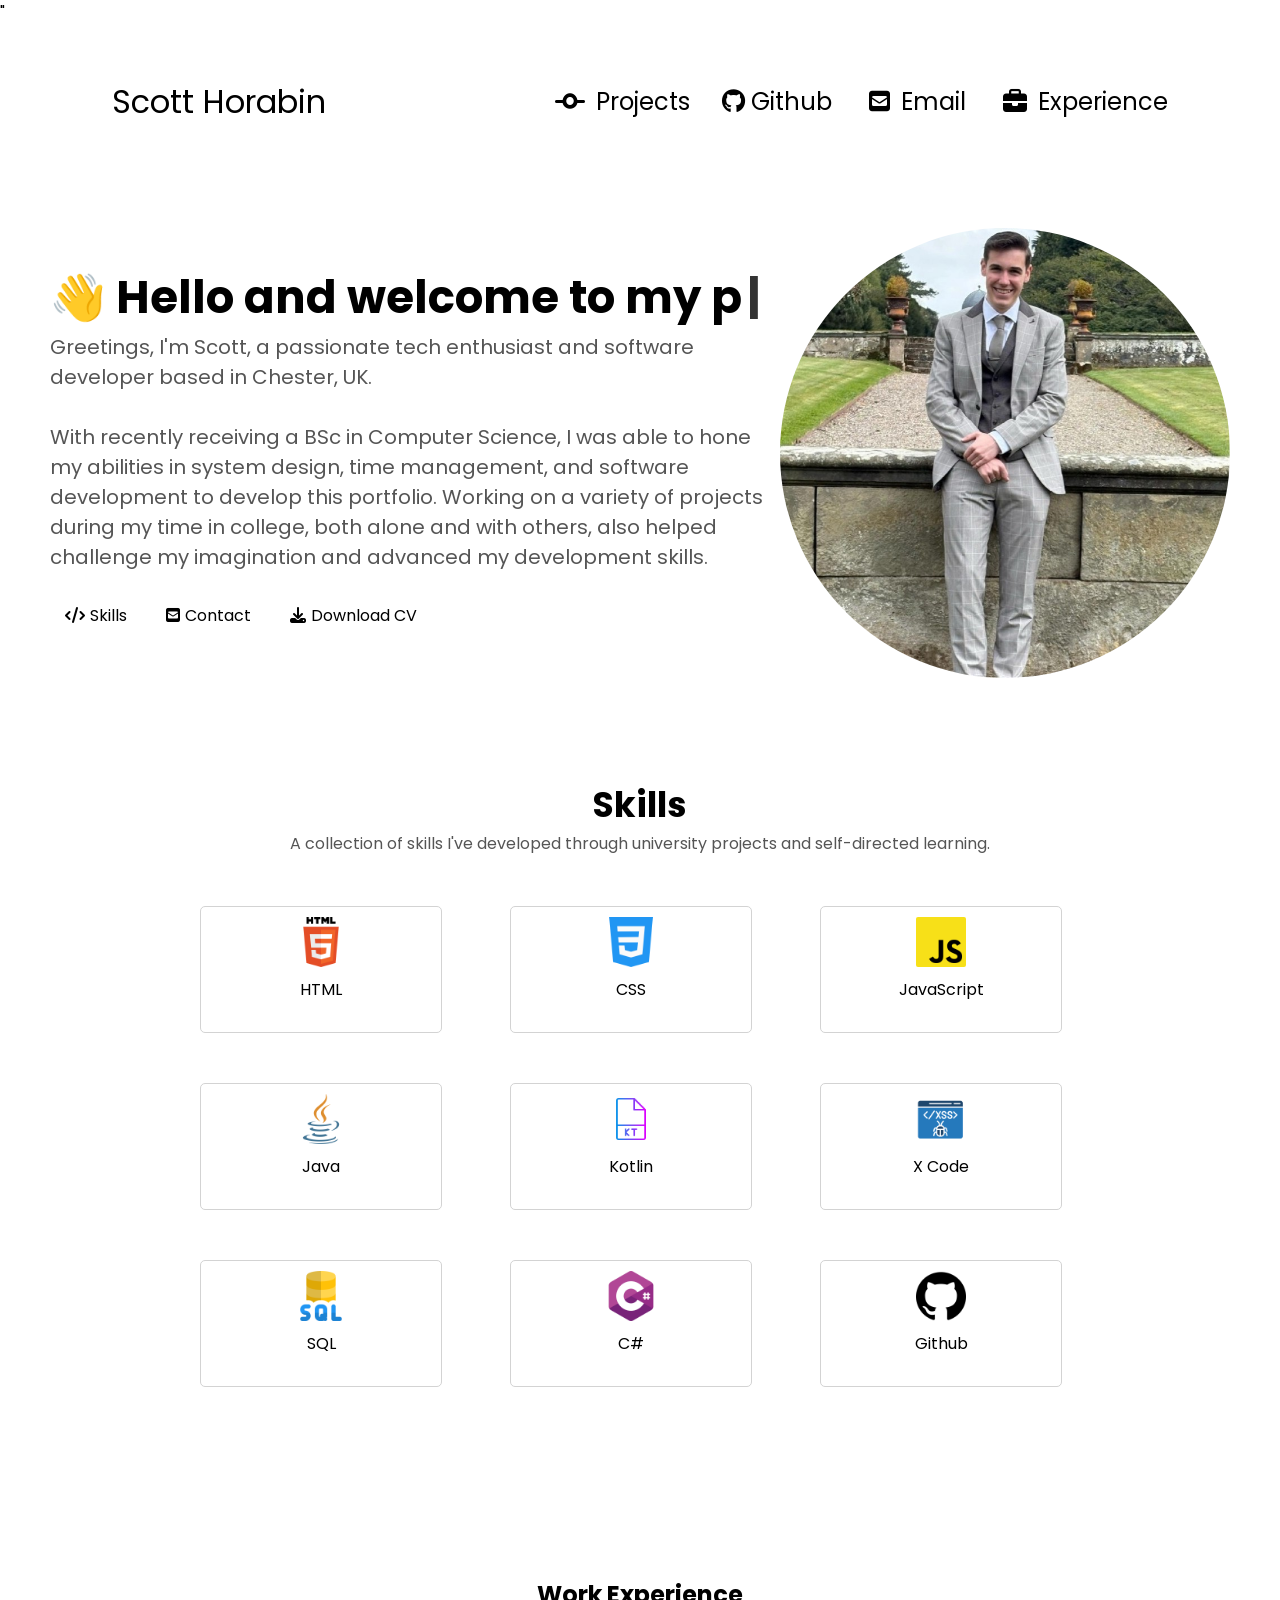
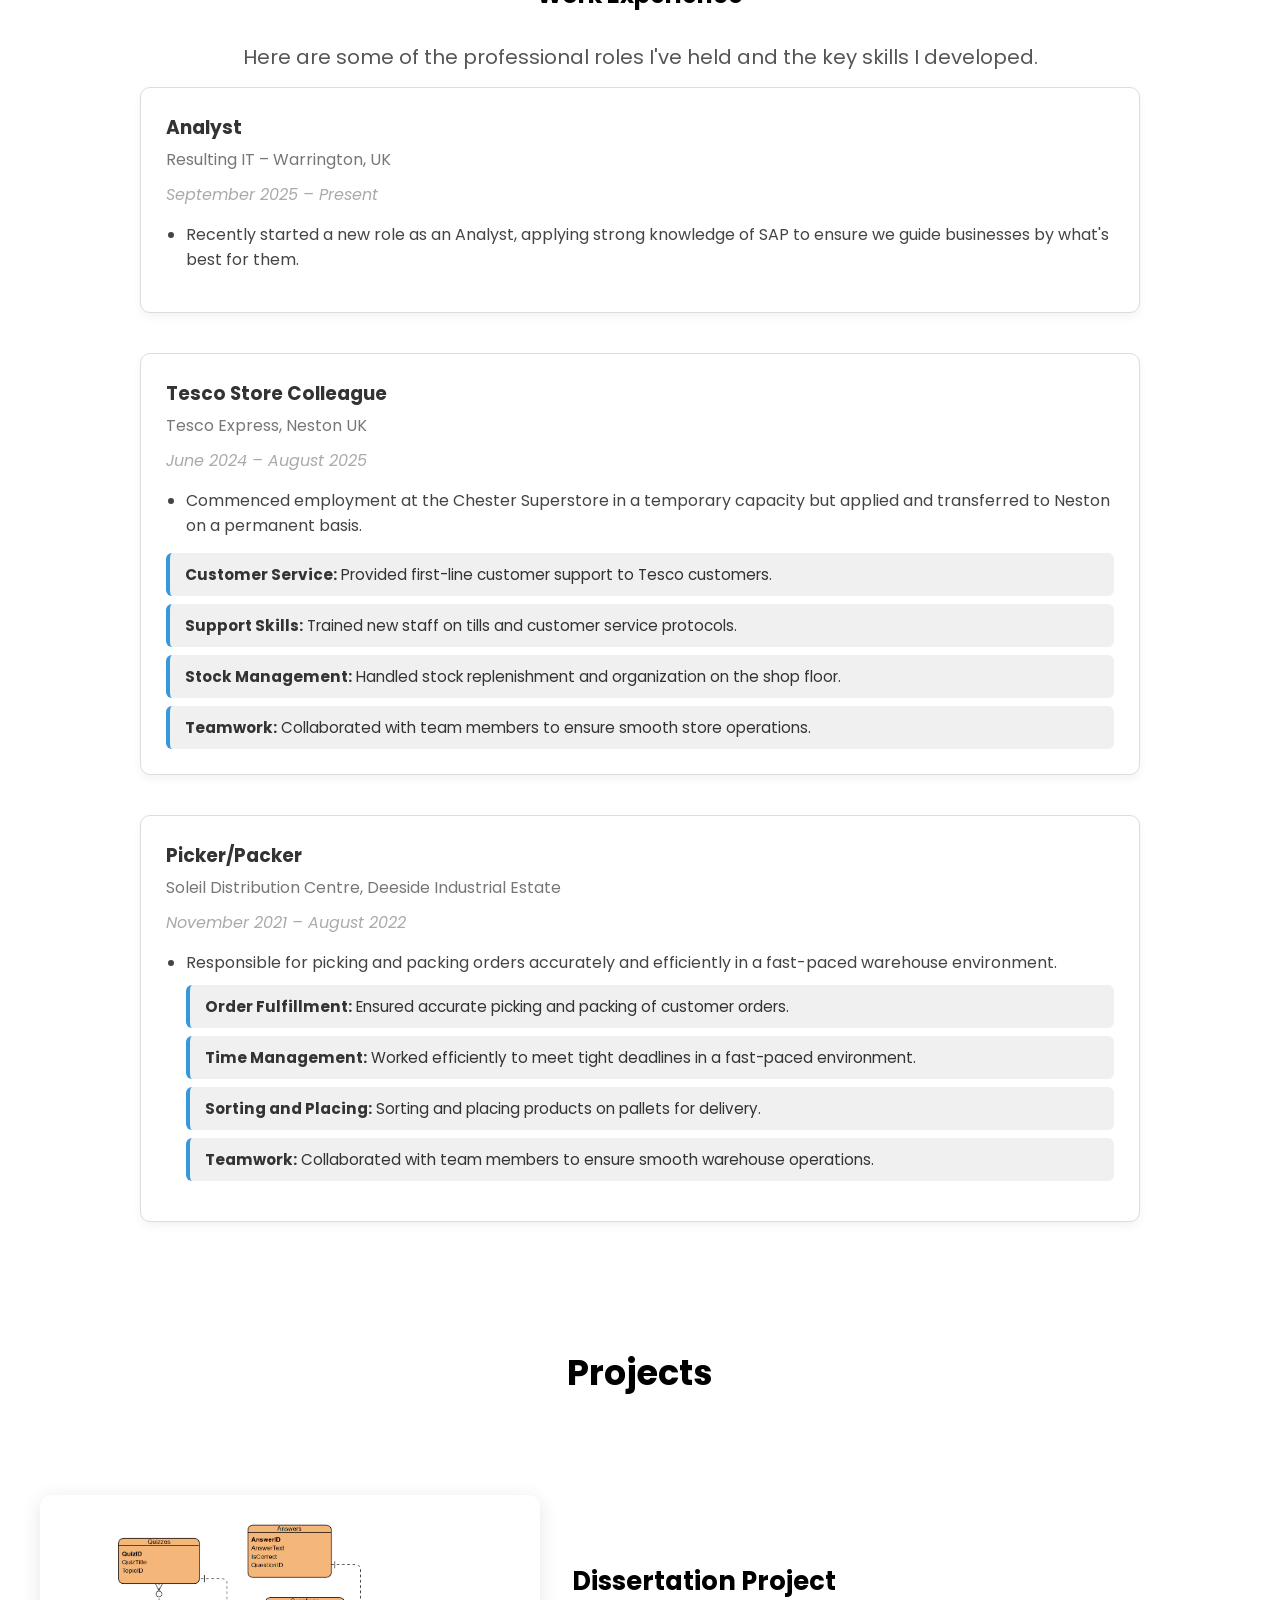
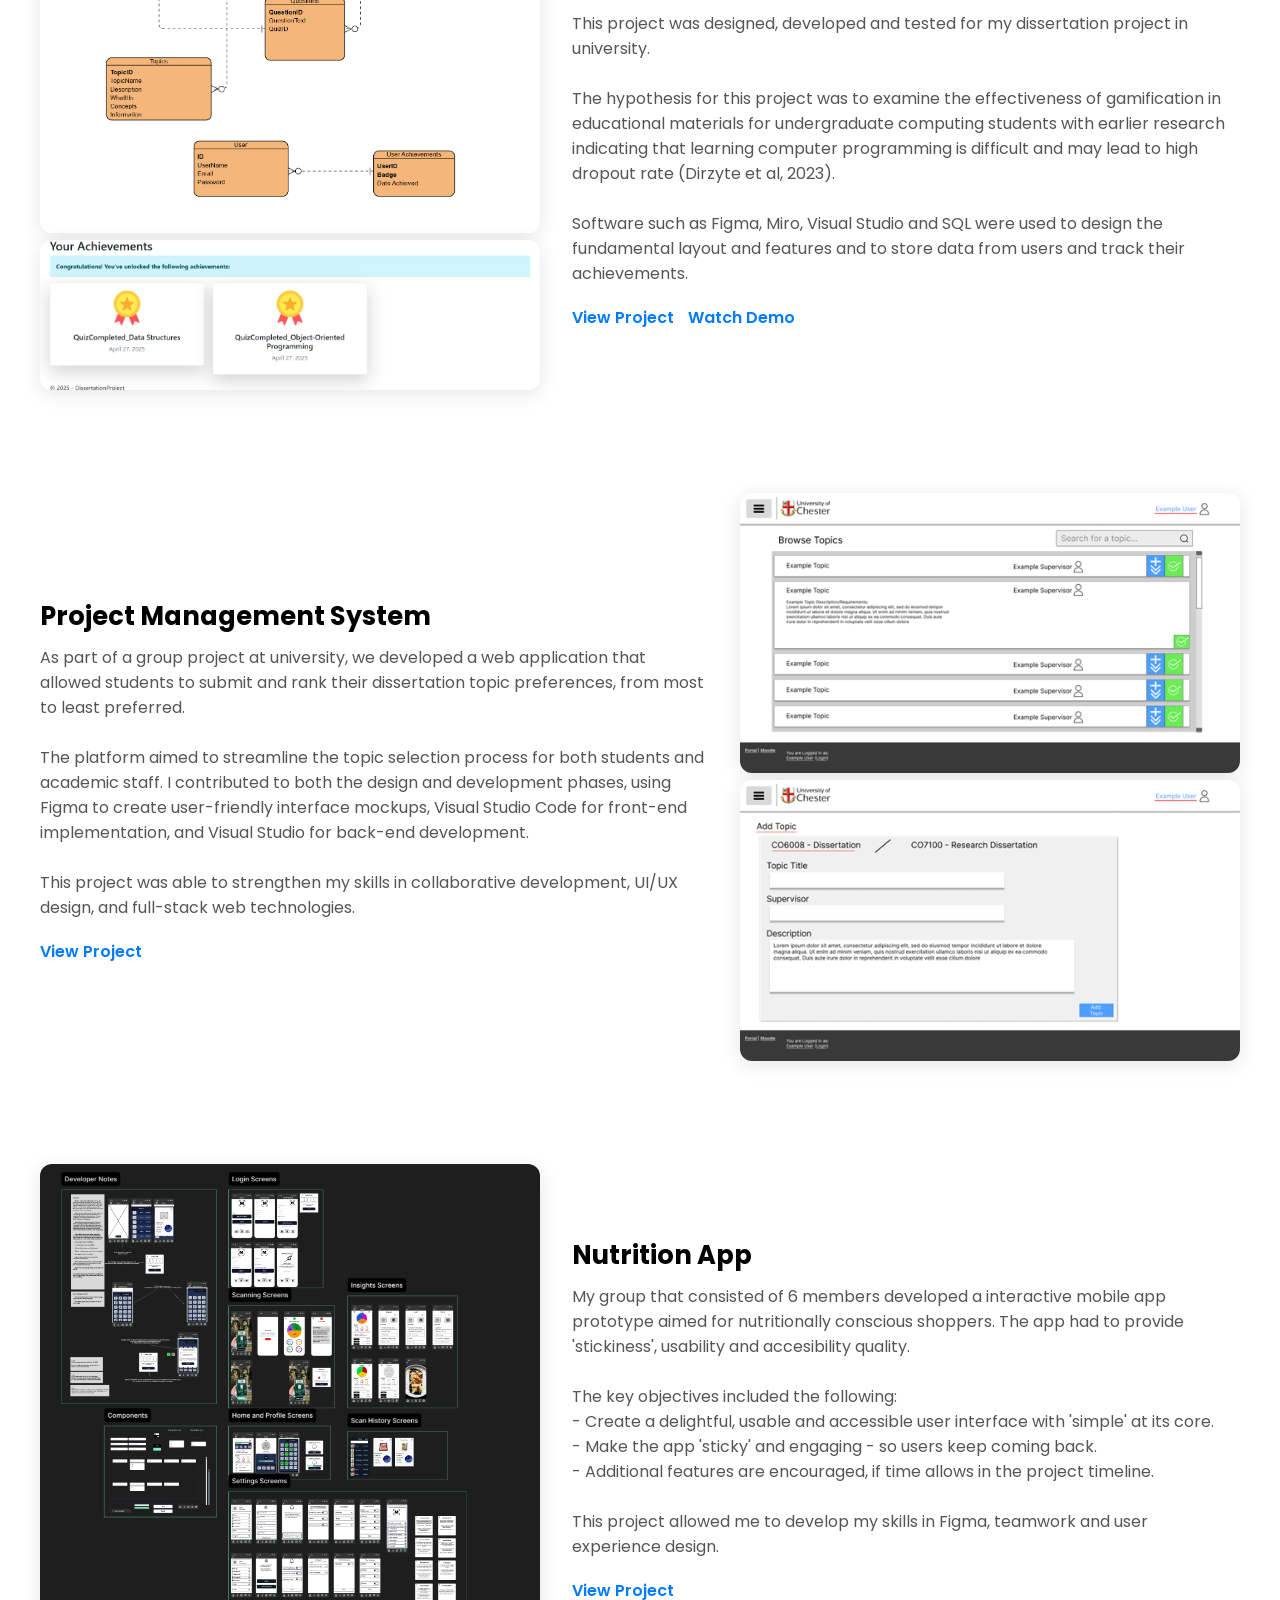
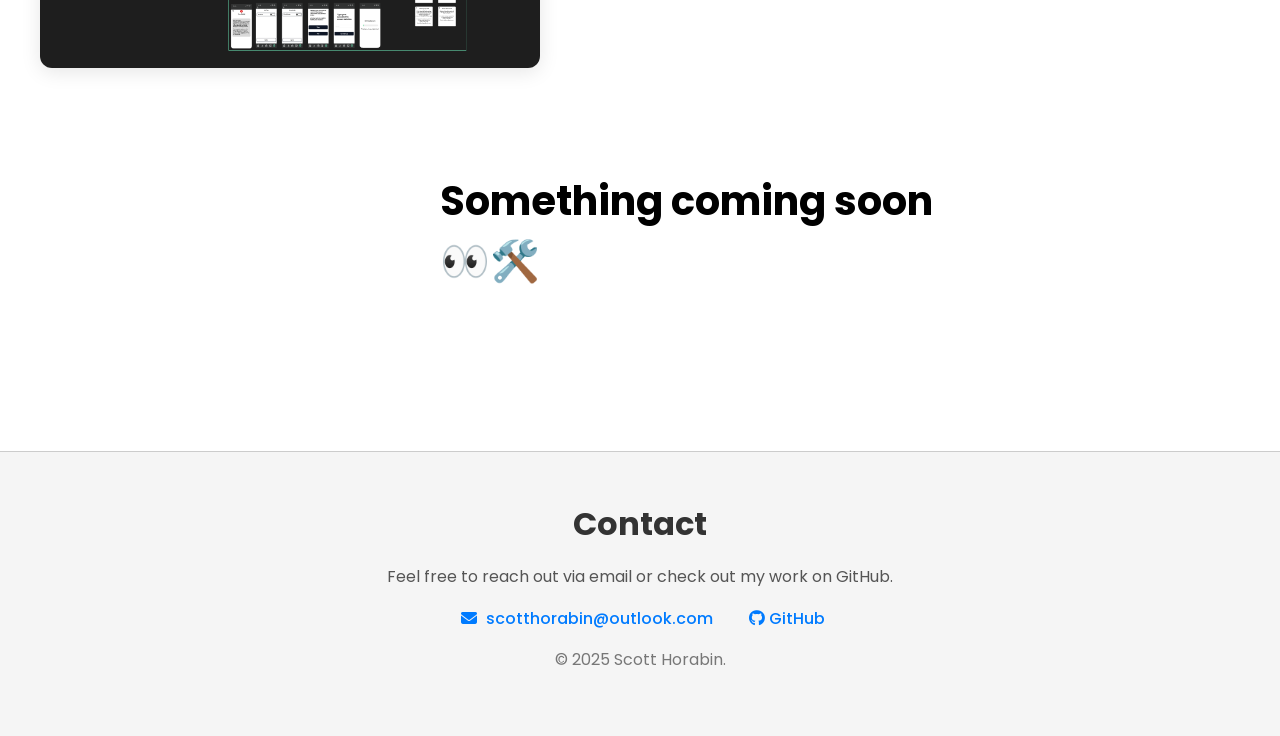
==== index.html @ 674b324a "Fixed CV" ====
<!DOCTYPE html>
<html>
<head>
    
    <meta charset="UTF-8" />
    <title>Portfolio</title>

    <link rel="stylesheet" href="https://cdnjs.cloudflare.com/ajax/libs/font-awesome/6.7.2/css/all.min.css" integrity="sha512-Evv84Mr4kqVGRNSgIGL/F/aIDqQb7xQ2vcrdIwxfjThSH8CSR7PBEakCr51Ck+w+/U6swU2Im1vVX0SVk9ABhg==" crossorigin="anonymous" referrerpolicy="no-referrer" />"
    <link rel="stylesheet" href="css/style.css" />
    <link rel="stylesheet" href="css/media.css" />
</head>
<body class="preload">
  
  <!-- Loader -->
  <div class="loader-wrapper" id="loader">
    <div class="loader">
      <span class="loader-inner"></span>
    </div>
  </div>

  <!-- Desktop Navigation -->
  <nav id="desktop-nav">
    <div class="logo"><a href="/index.html">Scott Horabin</a></div>
    <ul class="nav-links">
      <li><a href="#projects">
        <i class="fa-solid fa-code-commit"></i> <span>Projects</span>
      </a></li>
      <li><a href="https://github.com/scotthorabin" target="_blank" rel="noopener noreferrer">
        <i class="fa-brands fa-github"></i> <span>Github</span>
      </a></li>
      <li><a href="mailto:scotthorabin@outlook.com">
        <i class="fa-solid fa-square-envelope"></i> Email
      </a></li>
      <li><a href="#experience"><i class="fa-solid fa-briefcase"></i> <span>Experience</span></a></li>
    </ul>
  </nav>

<nav id="hamburger-nav">
  <div class="logo">Scott Horabin</div>
  <div class="hamburger-menu">
    <div class="hamburger-icon" onclick="toggleMenu()">
      <span></span><span></span><span></span>
    </div>
    <ul class="menu-links">
      <!-- Close Button -->
      <li class="close-btn">
        <button onclick="toggleMenu()">Close</button>
      </li>
      <li><a href="#projects"><i class="fa-solid fa-code-branch"></i>Projects</a></li>
      <li><a href="https://github.com/scotthorabin" target="_blank" rel="noopener noreferrer">
        <i class="fa-brands fa-github"></i> <span>Github</span>
      </a></li>
      <li><a href="mailto:scotthorabin@outlook.com">
        <i class="fa-solid fa-square-envelope"></i> Email
      </a></li>
      <li><a href="#skills"><i class="fa-solid fa-brain"></i><span>Skills</span></a></li>
      <li><a href="#experience"><i class="fa-solid fa-briefcase"></i> <span>Experience</span></a></li>
      <li><a href="#contact"><i class="fa-solid fa-file-lines"></i><span>Contact</span></a></li>
    </ul>
  </div>
</nav>



  <!-- About Me -->
  <section class="me-section">
    <div class="text">
      <h2><span id="typing-text"></span></h2>
      <div class="me">
      <p>Greetings, I'm Scott, a passionate tech enthusiast and software developer based in Chester, UK.
        <br> <br>
        With recently receiving a BSc in Computer Science, I was able to hone my abilities in system design, time management, and software development to develop this portfolio. 
        Working on a variety of projects during my time in college, both alone and with others, also helped challenge my imagination and advanced my development skills.</p>
        </div>
        <div class="links">
  <a href="#skills"><i class="fa-solid fa-code"></i><span>Skills</span></a>
  <a href="#contact"><i class="fa-solid fa-square-envelope"></i><span>Contact</span></a>
  <a href="docs/Scott Horabin - CV3 (3).docx" download>
    <i class="fa-solid fa-download"></i><span>Download CV</span>
  </a>
</div>

    </div>
    <div class="photo">
      <img src="img/scott.jpeg" alt="Scott Horabin">
    </div>
  </section>

  <!-- Skills -->
  <section id="skills" class="skills-section">
    <h2>Skills</h2>
    <p class="text">A collection of skills I've developed through university projects and self-directed learning.</p>
     <div class="lang">
      <div class="cell" onclick="toggleDescription(this)">
       <img src="img/HTML5_Logo.png" alt="HTML (Author of Image - Pixel Perfect)">
         <span>HTML</span>
           <p class="description">HTML was used early on throughout my experience of university. It encouraged me to build accessible, well structured websites and layouts.</p>
            </div>

           <div class="cell" onclick="toggleDescription(this)">
       <img src="img/css-3.png" alt="CSS (Author of Image - Pixel Perfect)">
         <span>CSS</span>
           <p class="description">CSS was used to bring the content from HTML to life. I learn't this during my first year of university and continued to refine my 
            skills through projects outside of university.</p>
            </div>

           <div class="cell" onclick="toggleDescription(this)">
       <img src="img/Javascript logo.png" alt="JavaScript (Author of Image - Freepik)">
         <span>JavaScript</span>
           <p class="description">For web applications, I used JavaScript to build interactive features such as form validations and content updates.</p>
            </div>

             <div class="cell" onclick="toggleDescription(this)">
       <img src= "img/java.png" alt="Java (Author of Image - Freepik)">
         <span>Java</span>
           <p class="description">Java was the first language I learn't in depth. I was able to use the foundations to build a music library app (see Github for more).</p>
            </div>

             <div class="cell" onclick="toggleDescription(this)">
       <img src="img/kotlin.png" alt="Kotlin (Author of Image - Muhammad Andy)">
         <span>Kotlin</span>
           <p class="description">Kotlin was a key skill I learn't through university when building my own android application.</p>
            </div>


             <div class="cell" onclick="toggleDescription(this)">
       <img src="img/scripting.png" alt="X Code (Author of Image - HAJICON)">
         <span>X Code</span>
           <p class="description">X Code was the most recent language that I learn't. It provided a detailed explanation of how Apple develop their applications.</p>
            </div>


             <div class="cell" onclick="toggleDescription(this)">
       <img src="img/sql-server.png" alt="SQL (Author of Image - Pixel Perfect)">
         <span>SQL</span>
           <p class="description">Used SQL extensively during university to design relational databases, write complex queries, and manage data efficiently for academic and personal projects.</p>
            </div>

             <div class="cell" onclick="toggleDescription(this)">
       <img src="img/c-sharp.png" alt="C# (Author of Image - Freepik)">
         <span>C#</span>
           <p class="description">Worked with C# in Visual Studio to build backend for desktop and web apps, gaining experience in object-oriented programming.</p>
            </div>

             <div class="cell" onclick="toggleDescription(this)">
       <img src="img/github.png" alt="GitHub (Author of Image - Pixel Perfect)">
         <span>Github</span>
           <p class="description">Used Github to create and commit to multiple branches throughout my projects to ensure backup and growth of the project.</p>
            </div>
    </div>
  </section>

  <!-- Experience -->
<section id="experience" class="experience-section">
  <h2>Work Experience</h2>
  <p class="text">Here are some of the professional roles I've held and the key skills I developed.</p>

  <div class="experience-list">

    <!-- Experience 1 -->
    <div class="experience-item">
      <div class="experience-box">
        <h3>Analyst</h3>
        <h4>Resulting IT – Warrington, UK</h4>
        <span class="duration">September 2025 – Present</span>
        <ul>
          <li>Recently started a new role as an Analyst, applying strong knowledge of SAP to ensure we guide businesses by what's best for them.</li>
      </div>
    </div>

    <!-- Experience 2 - Tesco Store Colleague -->
    <div class="experience-item">
      <div class="experience-box">
        <h3>Tesco Store Colleague</h3>
        <h4>Tesco Express, Neston UK</h4>
        <span class="duration">June 2024 – August 2025</span>
        <ul>
          <li>Commenced employment at the Chester Superstore in a temporary capacity but applied and 
              transferred to Neston on a permanent basis.</li>
        </ul>

        <div class="experience-skills">
          <div class="skill">
            <strong>Customer Service:</strong> Provided first-line customer support to Tesco customers.
          </div>
          <div class="skill">
            <strong>Support Skills:</strong> Trained new staff on tills and customer service protocols.
          </div>
          <div class="skill">
            <strong>Stock Management:</strong> Handled stock replenishment and organization on the shop floor.
          </div>
          <div class="skill">
            <strong>Teamwork:</strong> Collaborated with team members to ensure smooth store operations.
          </div>
        </div>
      </div>
    </div>

      <!-- Experience 3 - Picker/Packer -->
    <div class="experience-item">
      <div class="experience-box">
        <h3>Picker/Packer</h3>
        <h4>Soleil Distribution Centre, Deeside Industrial Estate</h4>
        <span class="duration"> November 2021 – August 2022</span>
        <ul>
          <li>Responsible for picking and packing orders accurately and efficiently in a fast-paced warehouse environment.</li>

        <div class="experience-skills">
          <div class="skill">
            <strong>Order Fulfillment:</strong> Ensured accurate picking and packing of customer orders.
          </div>
          <div class="skill">
            <strong>Time Management:</strong> Worked efficiently to meet tight deadlines in a fast-paced environment.
          </div>
          <div class="skill">
            <strong>Sorting and Placing:</strong> Sorting and placing products on pallets for delivery.
          </div>
          <div class="skill">
            <strong>Teamwork:</strong> Collaborated with team members to ensure smooth warehouse operations.
          </div>
        </div>
      </div>
    </div>

  </div>

</section>


  <!--Projects-->

<section id="projects" class="projects-section">
  <h2>Projects</h2>

<!-- Project 1 (image grid on the left, text on the right) -->
<div class="project-row" id="projects">
  <div class="project-media project-gallery">
    <img src="img/ERD.png" alt="Screenshot 2" class="zoomable">
    <img src="img/Achievements.png" alt="Screenshot 3" class="zoomable">
  </div>

  <div class="project-copy">
    <h3>Dissertation Project </h3>
    <p>This project was designed, developed and tested for my dissertation project in university.
      <br><br>
      The hypothesis for this project was to examine the effectiveness of gamification in educational materials for undergraduate computing students with earlier research indicating that learning computer programming is difficult and may lead to high dropout rate (Dirzyte et al, 2023).
      <br><br>
      Software such as Figma, Miro, Visual Studio and SQL were used to design the fundamental layout and features and to store data from users and track their achievements.
    </p>
    <a href="https://github.com/scotthorabin/ImplementationProject" target="_blank" class="project-link">View Project</a>
    <a href="img/Implementation Video.mp4" target="_blank" class="project-link2" >Watch Demo</a>
  </div>
</div>


<!-- Project 2 (image right, text left) -->
<div class="project-row reverse">
  <div class="project-media">
    <img src="img/Index page.png" alt="Index page for project" class="zoomable">
    <img src="img/new topic.png" alt="Topic page for project" class="zoomable">
  </div>
  <div class="project-copy">
    <h3>Project Management System </h3>
    <p>As part of a group project at university, we developed a web application that allowed students to submit and rank their dissertation topic preferences, from most to least preferred. 
      <br> <br>The platform aimed to streamline the topic selection process for both students and academic staff. I contributed to both the design and development phases, using Figma to create user-friendly interface mockups, Visual Studio Code for front-end implementation, and Visual Studio for back-end development. 
      <br> <br> This project was able to strengthen my skills in collaborative development, UI/UX design, and full-stack web technologies.</p>
    <a href="https://github.com/scotthorabin/Project-Management-System" target="_blank" class="project-link">View Project</a>
  </div>
</div>

<div class="project-row" id="projects">
  <div class="project-media project-gallery">
    <img src="img/FigmaApp.png" alt="Figma for app" class="zoomable">
  </div>

  <div class="project-copy">
    <h3>Nutrition App</h3>
    <p> My group that consisted of 6 members developed a interactive mobile app prototype aimed for nutritionally conscious shoppers. The app had to provide 'stickiness', usability and accesibility quality. 
      <br> <br>
      The key objectives included the following:
      <br> 
    - Create a delightful, usable and accessible user interface with 'simple' at its core.
    <br>
    - Make the app 'sticky' and engaging - so users keep coming back.
    <br>
    - Additional features are encouraged, if time allows in the project timeline.
    <br> <br>
    This project allowed me to develop my skills in Figma, teamwork and user experience design.</p>
    <a href="https://www.figma.com/design/BhP8rdzfXyH0xlpbOxOTdb/Team-1-2025-Prototype-work--Copy-?node-id=113-10&t=aUsUlCIoYQdQqmi4-1" target="_blank" class="project-link">View Project</a>
  </div>
</div>


<div class="project-row" id="projects">
  <div class="project-media project-gallery">
<div class="project-copy">
  <h1 class="coming-soon">Something coming soon 👀🛠️</h1>
</div>
  </div>  
</div>

</section>




 <!-- Footer -->
  <footer id="contact" class="footer">
    <div class="footer-content">
      <h2>Contact</h2>
      <p>Feel free to reach out via email or check out my work on GitHub.</p>
      <div class="footer-links">
        <a href="mailto:scotthorabin@outlook.com"><i class="fa-solid fa-envelope"></i> scotthorabin@outlook.com</a>
        <a href="https://github.com/scotthorabin" target="_blank" rel="noopener noreferrer"><i class="fa-brands fa-github"></i> GitHub</a>
      </div>
      <p class="footer-credit">© 2025 Scott Horabin.</p>
    </div>
  </footer>

  <!-- Scripts -->
  <script src="JS/script.js"></script>
</body>
</html>
---- css/style.css ----
/* GENERAL */

@import url("https://fonts.googleapis.com/css2?family=Poppins:wght@300;400;500;600&display=swap");

* {
  margin: 0;
  padding: 0;
}

body {
  font-family: "Poppins", sans-serif;
}

html {
  scroll-behavior: smooth;
}

p {
  color: rgb(85, 85, 85);
}

/* TRANSITION */

a,
.btn {
  transition: all 300ms ease;
}

/* DESKTOP NAV */

nav,
.nav-links {
  display: flex;
}

nav {
  justify-content: space-around;
  align-items: center;
  height: 17vh;
}

.nav-links {
  gap: 2rem;
  list-style: none;
  font-size: 1.5rem;
}

a {
  color: black;
  text-decoration: none;
  text-decoration-color: white;
}

a:hover {
  color: grey;
  text-decoration: underline;
  text-underline-offset: 1rem;
  text-decoration-color: rgb(181, 181, 181);
}

.logo {
  font-size: 2rem;
}

.logo:hover {
  cursor: default;
}

/* HAMBURGER MENU */

#hamburger-nav {
  display: none;
}

/* Hamburger icon container */
.hamburger-menu {
  position: relative;
  display: inline-block;
}

.hamburger-icon {
  display: flex;
  flex-direction: column;
  justify-content: space-between;
  height: 24px;
  width: 30px;
  cursor: pointer;
}

.hamburger-icon span {
  width: 100%;
  height: 2px;
  background-color: black;
  transition: all 0.3s ease-in-out;
}

/* Full screen menu links */
.menu-links {
  position: fixed;   /* Fixed position to take full screen */
  top: 0;
  left: 0;
  width: 100%;        /* Full width */
  height: 100vh;      /* Full height */
  background-color: rgba(0, 0, 0, 0.9); /* Dark transparent background */
  display: flex;
  flex-direction: column; /* Stack the menu items vertically */
  justify-content: center; /* Vertically center items */
  align-items: center;     /* Horizontally center items */
  z-index: 9999;           /* Ensure it's on top */
  opacity: 0;              /* Initially hidden */
  transition: opacity 0.3s ease, transform 0.3s ease; /* Smooth transition for show/hide */
  transform: translateY(-100%); /* Start from the top */
}

/* Menu links active (when open) */
.menu-links.open {
  opacity: 1;              /* Show the menu */
  transform: translateY(0); /* Slide into view */
}

/* Style for each menu item */
/* Menu Links - Larger Font Size */
.menu-links a {
  display: block;
  padding: 20px 30px; /* Increased padding for more space around the text */
  text-align: center;
  font-size: 2.5rem; /* Increased font size */
  color: white; /* Ensure the text is white */
  text-decoration: none;
  transition: all 0.3s ease-in-out;
}

/* Hover effect for better interaction */
.menu-links a:hover {
  background-color: white;
  color: black;
  border-radius: 5px; /* Optional: Adding rounded corners for a smoother effect */
}


/* For each list item */
.menu-links li {
  list-style: none;
}

/* Style for the Close Button */
.menu-links .close-btn {
  position: absolute;
  top: 20px;
  right: 20px;
}

.menu-links .close-btn button {
  background-color: transparent;
  border: 2px solid white;
  color: white;
  font-size: 1.2rem;
  padding: 10px 15px;
  cursor: pointer;
  transition: all 0.3s ease;
}

.menu-links .close-btn button:hover {
  background-color: white;
  color: black;
  border-color: black;
}

  

  /* Me Section */

  .me-section {
    display: flex;
    justify-content: space-between;
    padding: 0 50px;
    align-items: center;
    margin: 50px 0;
    margin-bottom: 100px;
  }

  .me-section .text .links {
    margin-top: 25px;
  }

  .me-section .text .links a {
    display: inline-block;
    padding: 5px 10px;
    border: 2px solid var(--link-color);
    border-radius: 5px;
    margin-right: 10px;
    margin-bottom: 10px;
    transition: .1s;
  }

  .me{
    font-size: 20px;
  }
  .me-section .text {
    flex: 5;
  }

  .me-section .text h2 {
    font-size: 45px;
  }

  .me-section .text .links a:hover {
    color: var(--text-color);
    border: 2px solid var(--text-color);
  }

  .me-section .photo img {
    border-radius: 50%;
    width: 450px;
  }

  .me-section .photo {
    flex: 2;
    display: flex;
    justify-content: right;
  }

  /* My Skills */

  .skills-section {
    padding: 0 50px;
    margin-bottom: 100px;
  }

  .skills-section h2 {
    text-align: center;
    font-size: 35px;
  }

  .skills-section .text {
    text-align: center;
    margin-bottom: 20px;
  }

 .skills-section .lang {
  display: grid;
  grid-template-columns: repeat(3, 1fr);
  gap: 30px;
  max-width: 900px;
  margin: 0 auto;
  padding: 20px 0;
}


  .skills-section .lang .cell {
    display: flex;
    justify-content: center;
    align-items: center;
    gap: 10px;
    width: 200px;
    padding: 10px 20px;
    border: 1px solid #d3d3d3;
    border-radius: 5px;
    margin: 10px;
  
  }

  .skills-section .lang img {
    width: 50px;
    height: 50px;
    object-fit: contain;
    border-radius: 2px;
  }

  
.cell {
  position: relative;
  cursor: pointer;
  flex-direction: column;
  text-align: center;
}

.cell .description {
  max-height: 0;
  overflow: hidden;
  opacity: 0;
  transition: max-height 0.4s ease, opacity 0.4s ease;
  font-size: 0.9rem;
  color: #555;
  margin-top: 10px;
}

.cell.active .description {
  max-height: 150px; /* Adjust based on expected text size */
  opacity: 1;
}

/* Experience Section */
.experience-section {
  padding: 60px 20px;
}

.experience-section h2 {
  text-align: center;
  margin-bottom: 30px;
}

.experience-section .text{
  text-align: center;
  color: rgb(85, 85, 85);
  margin: 15px 0;
  font-size: 20px;
}

.experience-list {
  display: flex;
  flex-direction: column;
  gap: 40px;
  max-width: 1000px;
  margin: 0 auto;
}

.experience-item {
  width: 100%;
}

.experience-box {
  background: #fff;
  border: 1px solid #ddd;
  padding: 25px;
  border-radius: 10px;
  box-shadow: 0 4px 10px rgba(0, 0, 0, 0.05);
}

.experience-box h3 {
  margin: 0 0 5px;
  color: #333;
}

.experience-box h4 {
  margin: 0 0 10px;
  font-weight: normal;
  color: #777;
}

.duration {
  font-style: italic;
  color: #aaa;
  margin-bottom: 15px;
  display: block;
}

.experience-box ul {
  padding-left: 20px;
  margin-bottom: 15px;
  color: #444;
}

.experience-skills {
  margin-top: 10px;
  display: flex;
  flex-direction: column;
  gap: 8px;
}

.skill {
  background-color: #f0f0f0;
  padding: 10px 15px;
  border-left: 4px solid #3498db;
  border-radius: 6px;
  font-size: 0.95em;
  color: #333;
}


  /* Projects */

.container {
  display: grid;
  grid-template-columns: repeat(auto-fit, minmax(250px, 1fr));
  gap: 100px;
  max-width: 1000px;
  width: 100%;
  margin: 0 auto; /* This centers the container horizontally */
}


/* Section styling — keep / tweak as you wish */
.projects-section {
  padding: 4rem 2rem;
  max-width: 1200px;
  margin-inline: auto;
}

  .projects-section h2 {
    text-align: center;
    font-size: 35px;
  }


/* Core two‑column layout */
.project-row {
  display: flex;
  align-items: center;
  gap: 2rem;
  margin-block: 3rem;
  margin-top: 6rem;   /* extra space above each project */
  margin-bottom: 6rem;
  
}

/* Swap order when .reverse is present */
.project-row.reverse {
  flex-direction: row-reverse;
}

/* Image / media wrapper */
.project-media {
  flex: 1 1 50%;
  min-width: 240px;
  max-width: 500px;
}

.project-media img {
  width: 100%;
  height: auto;
  border-radius: 12px;
  box-shadow: 0 4px 20px rgba(0,0,0,0.1);
}

/* Text column */
.project-copy {
  flex: 2;
  min-width: 250px;
}

.project-copy h3 {
  font-size: 1.6rem;
  margin-bottom: 0.6rem;
}

.project-copy p {
  font-size: 1rem;
  color: #555;
  margin-bottom: 1.2rem;
}

.project-copy .coming-soon{
  font-size: 40px;
  width: 100%;
  padding-left: 25rem;
}
.project-link {
  display: inline-block;
  font-weight: 600;
  text-decoration: none;
  color: #007BFF;
  transition: color 0.3s ease;
}

.project-link:hover {
  color: #0056b3;
}

.project-link2 {
  display: inline-block;
  font-weight: 600;
  text-decoration: none;
  color: #007BFF;
  transition: color 0.3s ease;
  margin-left: 10px;
}

.project-link2:hover {
  color: #0056b3;
}


/* —— Responsive tweaks —— */
@media (max-width: 768px) {
  .project-row,
  .project-row.reverse {
    flex-direction: column;          /* Stack on small screens */
  }
}

.zoomable {
  transition: transform 0.3s ease, z-index 0.3s;
  cursor: zoom-in;
  position: relative;
  z-index: 0;
}

.zoomable.expanded {
  transform: scale(2); /* Adjust scale as needed */
  z-index: 10;
  cursor: zoom-out;
}

/* Footer */
.footer {
  background-color: #f5f5f5;
  padding: 3rem 2rem;
  text-align: center;
  color: #333;
  border-top: 1px solid #ccc;
}

.footer h2 {
  font-size: 2rem;
  margin-bottom: 1rem;
}

.footer p {
  margin-bottom: 1rem;
  font-size: 1rem;
}

.footer-links {
  margin-bottom: 1rem;
}

.footer-links a {
  display: inline-block;
  margin: 0 1rem;
  color: #007BFF;
  text-decoration: none;
  font-weight: 500;
}

.footer-links a:hover {
  text-decoration: underline;
  color: #0056b3;
}

.footer-credit {
  font-size: 0.9rem;
  color: #777;
}



#typing-text::after {
  content: '|';
  animation: blink 1s infinite;
  color: #333;
  margin-left: 5px; /* Adjust cursor spacing */
}

@keyframes blink {
  0%, 50%, 100% { opacity: 1; }
  25%, 75% { opacity: 0; }
}

/* Animate the hand wave emoji */
@keyframes wave {
  0%, 100% {
    transform: rotate(0deg);
  }
  25% {
    transform: rotate(15deg);
  }
  50% {
    transform: rotate(0deg);
  }
  75% {
    transform: rotate(-15deg);
  }
}

/* Target the wave emoji specifically */
#typing-text::before {
  content: "👋";  /* Initial emoji */
  display: inline-block;
  animation: wave 0.9s ease-in-out infinite; /* Add wave animation */
  margin-right: 10px; /* Space between emoji and text */
}

/* Seperate images from text in about me section */
.fa-solid {
  font-weight: 900;
  margin: 5px;
}
---- css/media.css ----
@media screen and (max-width: 1200px) {
    #desktop-nav {
      display: none;
    }
    #hamburger-nav {
      display: flex;
    }
}

 .loader-wrapper {
      position: fixed;
      top: 0;
      left: 0;
      z-index: 9999;
      width: 100%;
      height: 100%;
      background-color: #ffffff;
      display: flex;
      align-items: center;
      justify-content: center;
      transition: opacity 0.8s ease;
    }
    .loader-wrapper.fade-out {
      opacity: 0;
      pointer-events: none;
    }
    .loader {
      width: 30px;
      height: 30px;
      border: 4px solid #252525;
      animation: loader 1.5s infinite ease;
      position: relative;
    }
    .loader-inner {
      display: inline-block;
      width: 100%;
      height: 0%;
      background: #252525;
      animation: loader-inner 1.5s infinite ease-in;
    }
    @keyframes loader {
      0%   { transform: rotate(0deg);   }
      25%  { transform: rotate(180deg); }
      50%  { transform: rotate(180deg); }
      75%  { transform: rotate(360deg); }
      100% { transform: rotate(360deg); }
    }
    @keyframes loader-inner {
      0%,25%,100% { height: 0%;   }
      50%,75%     { height: 100%; }
    }
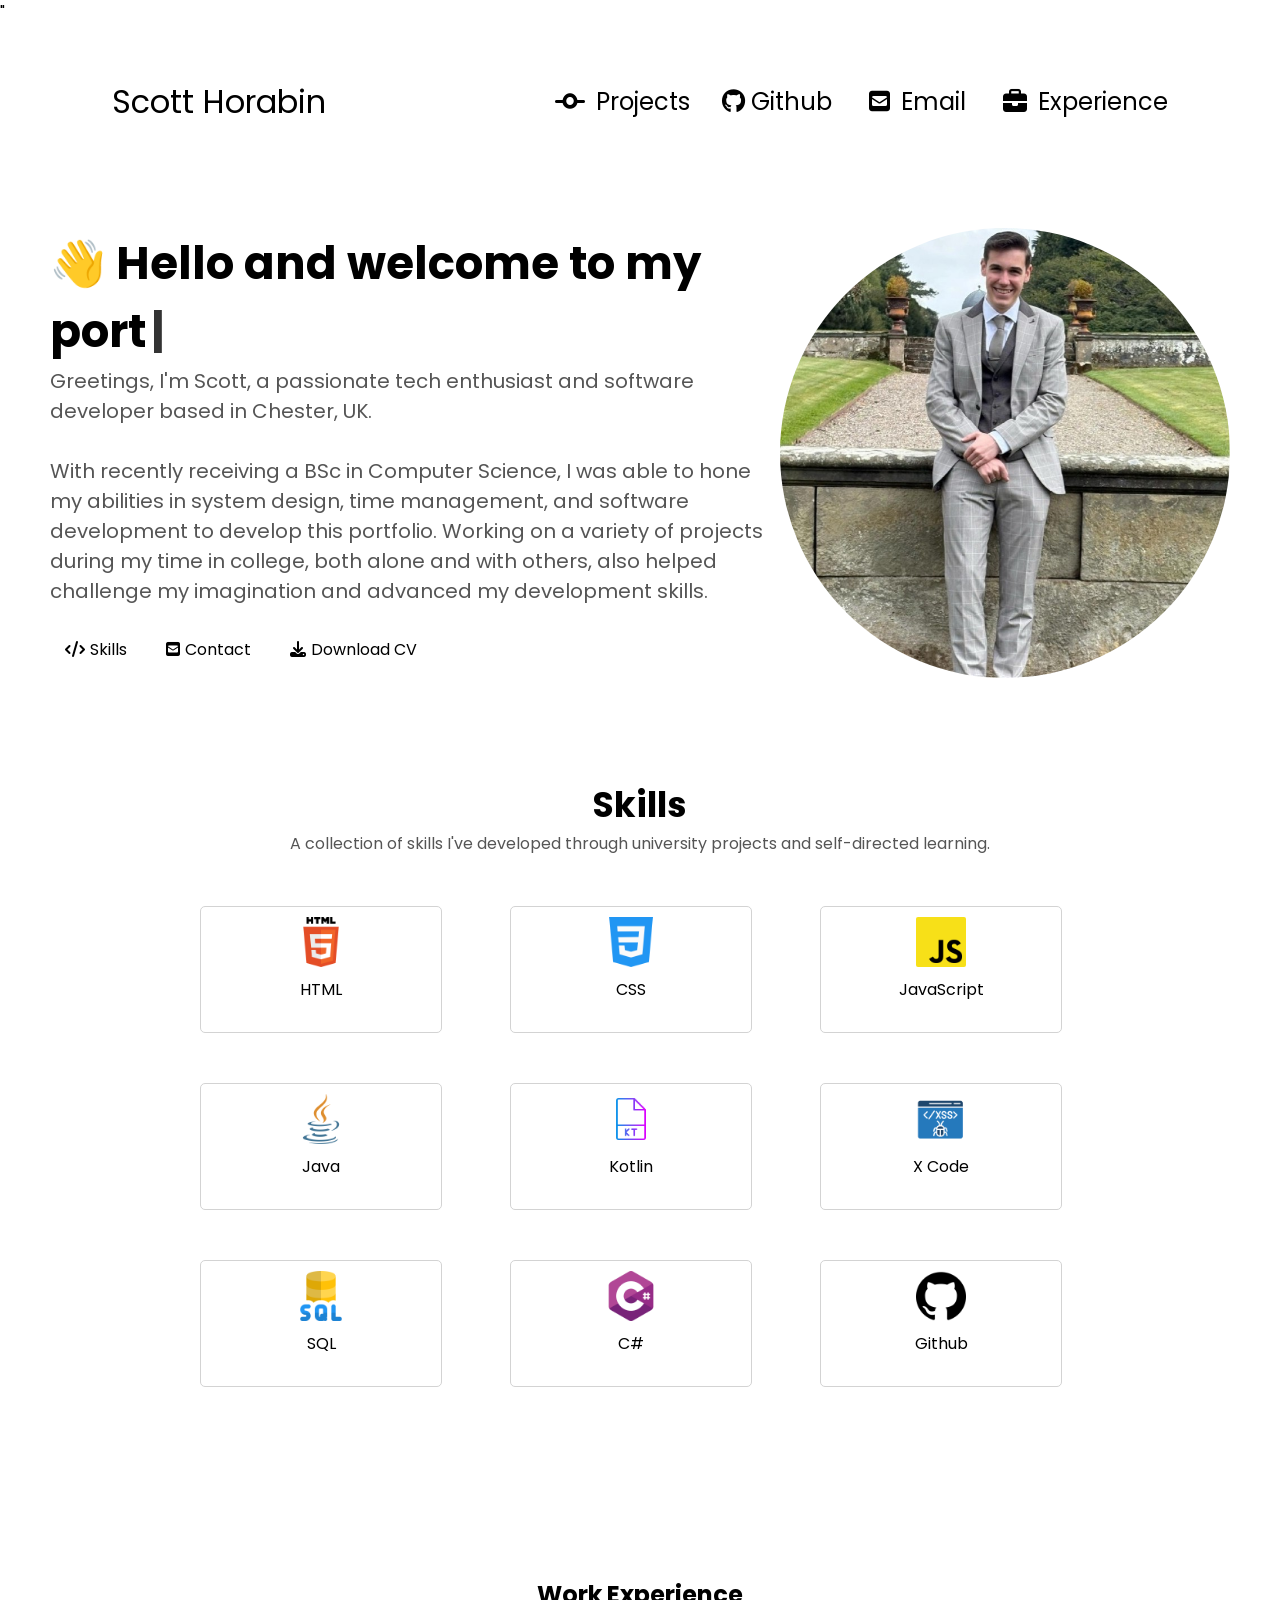
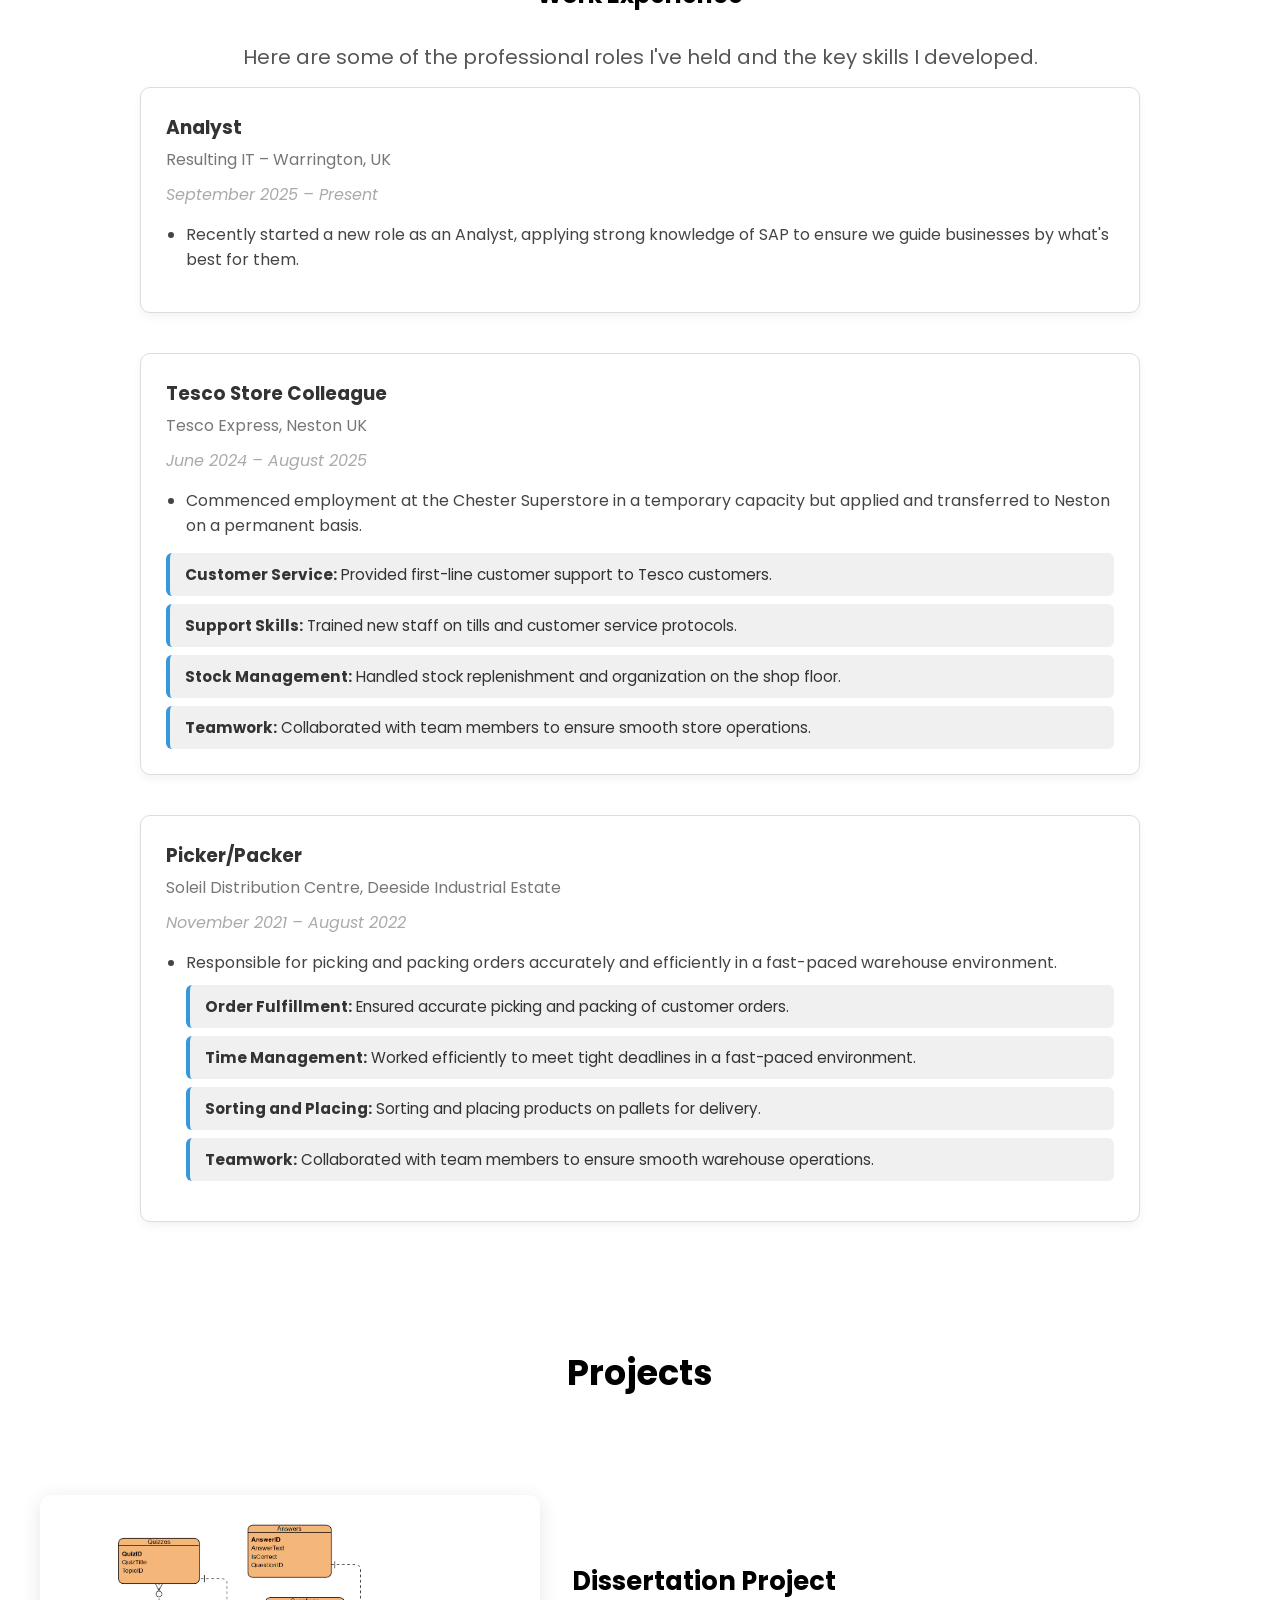
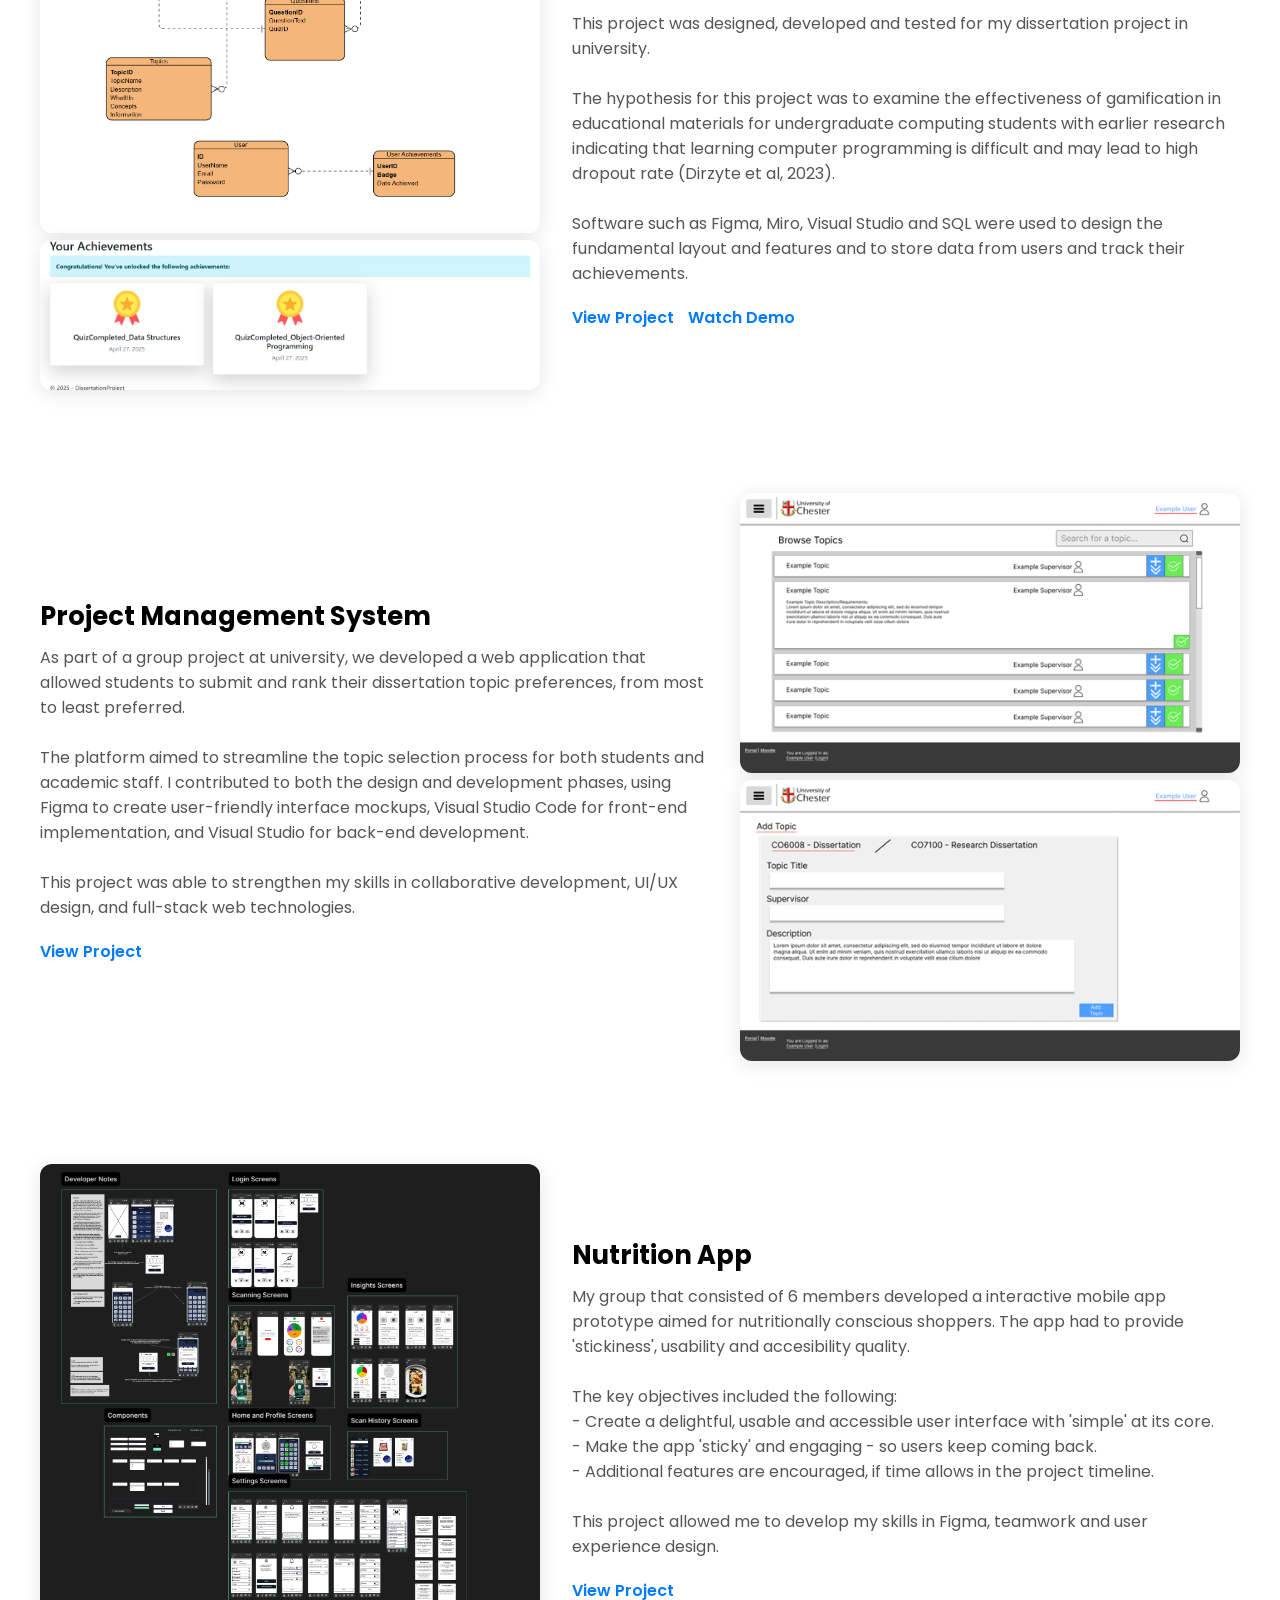
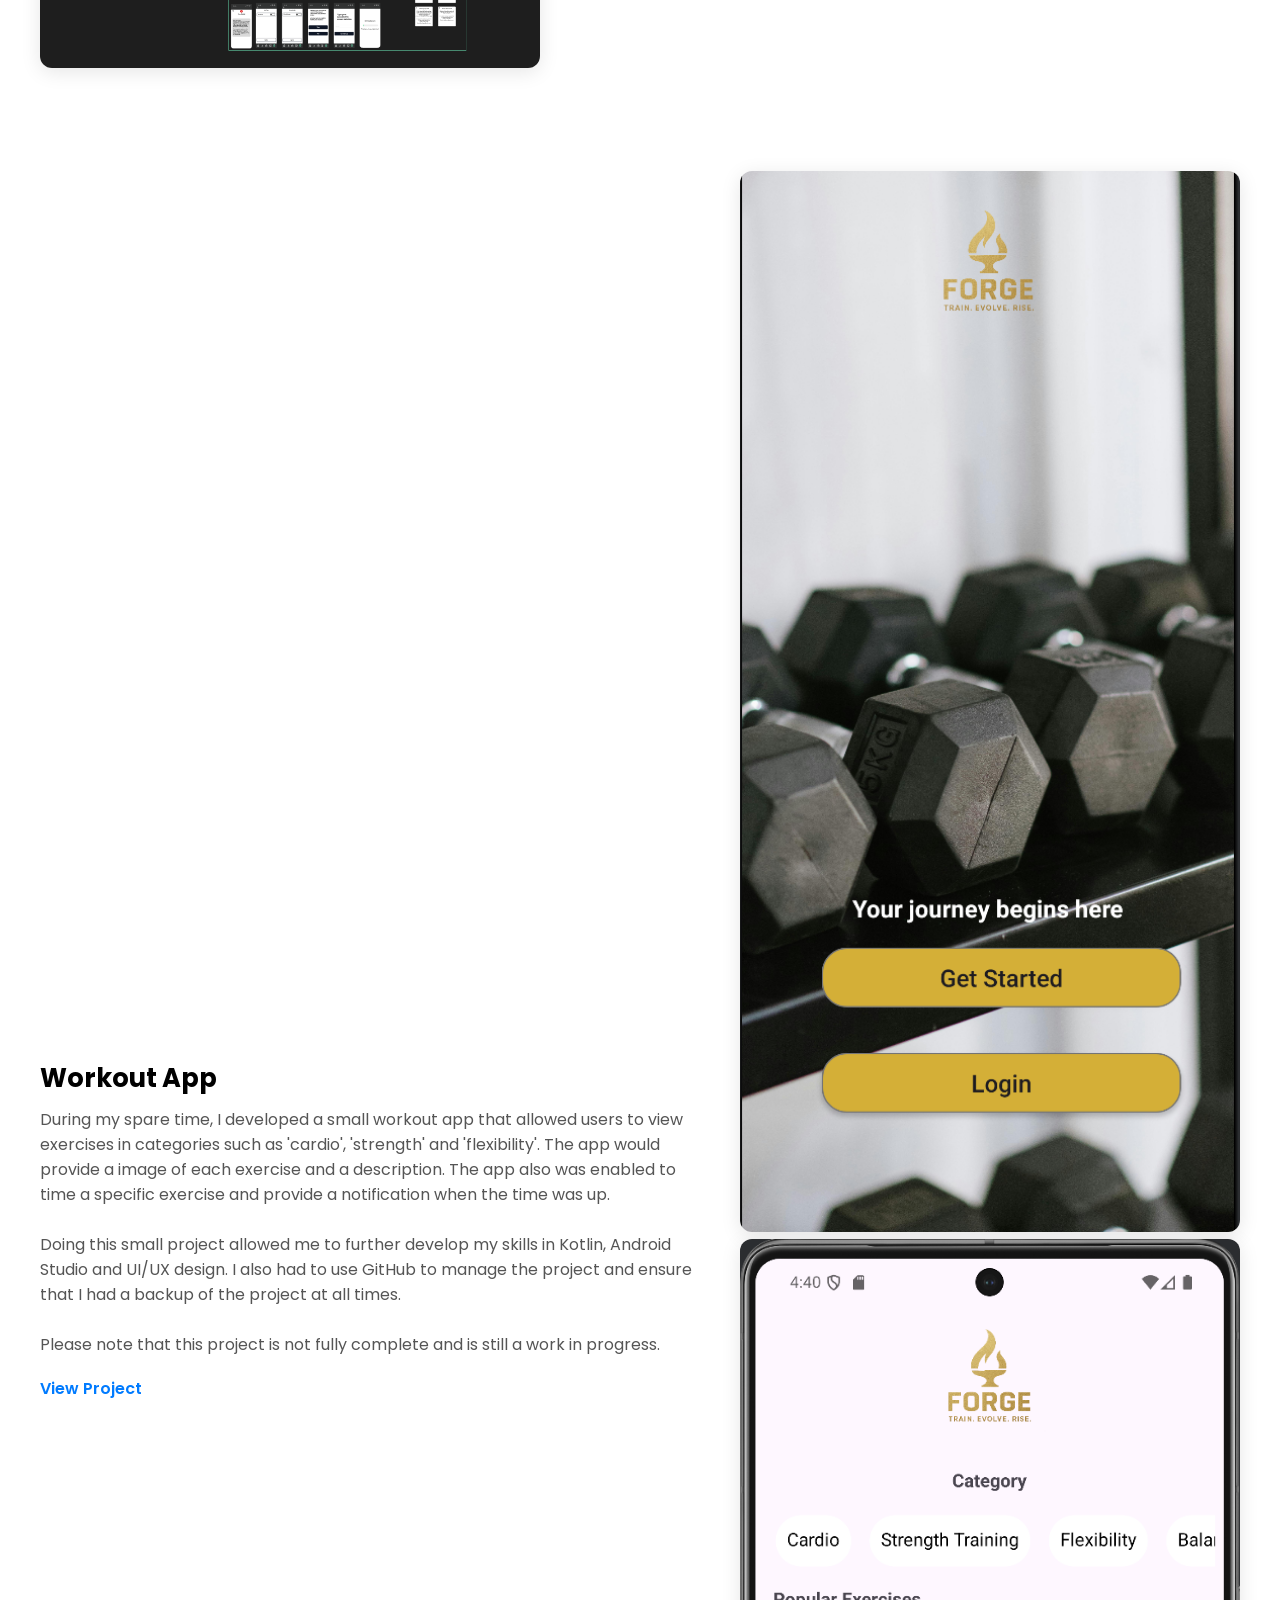
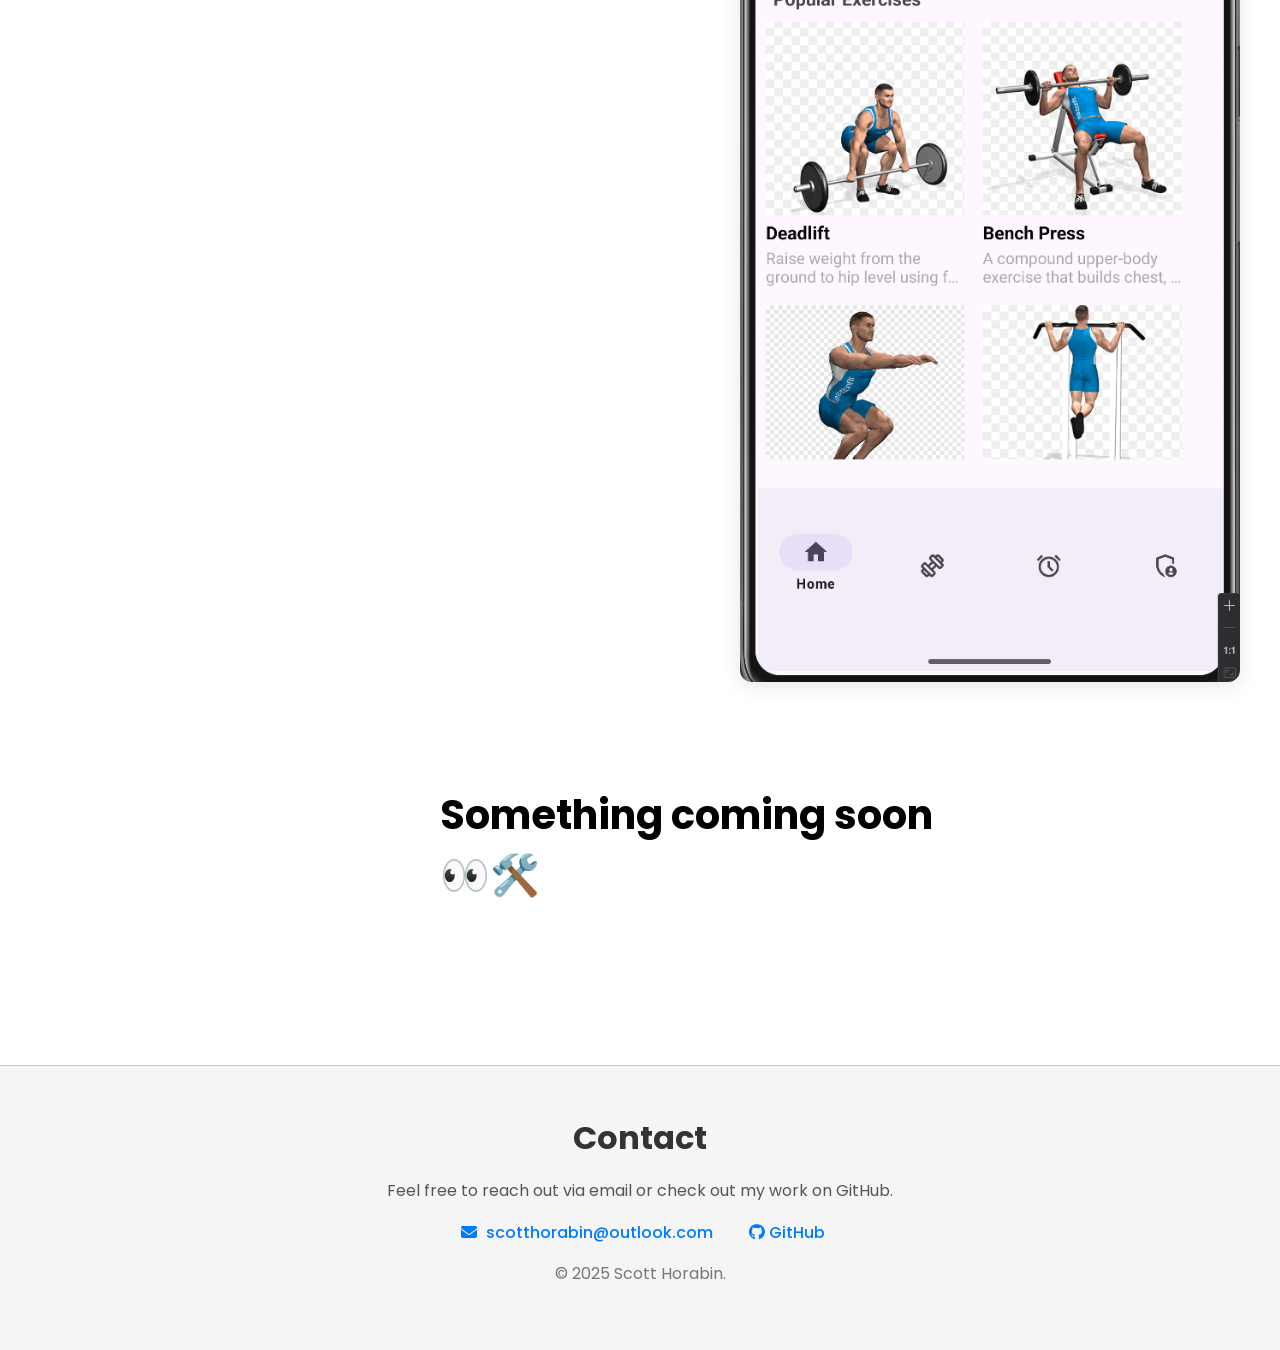
==== commit 7a46a480: "Updated Portfolio with workout app and CV" ====
--- a/index.html
+++ b/index.html
@@ -75,7 +75,7 @@
         <div class="links">
   <a href="#skills"><i class="fa-solid fa-code"></i><span>Skills</span></a>
   <a href="#contact"><i class="fa-solid fa-square-envelope"></i><span>Contact</span></a>
-  <a href="docs/Scott Horabin - CV3 (3).docx" download>
+  <a href="docs/Scott Horabin - CV 2026.docx" download>
     <i class="fa-solid fa-download"></i><span>Download CV</span>
   </a>
 </div>
@@ -291,6 +291,21 @@
 </div>
 
 
+<div class="project-row reverse">
+  <div class="project-media">
+    <img src="img/Workout App Image.png" alt="Index page for project" class="zoomable">
+    <img src="img/Workout App Image 2.png" alt="Topic page for project" class="zoomable">
+  </div>
+  <div class="project-copy">
+    <h3>Workout App </h3>
+    <p>During my spare time, I developed a small workout app that allowed users to view exercises in categories such as 'cardio', 'strength' and 'flexibility'. The app would provide a image of each exercise and a description. The app also was enabled to time a specific exercise and provide a notification when the time was up.
+      <br> <br>Doing this small project allowed me to further develop my skills in Kotlin, Android Studio and UI/UX design. I also had to use GitHub to manage the project and ensure that I had a backup of the project at all times.
+    <br><br> Please note that this project is not fully complete and is still a work in progress.</p>
+    <a href="https://github.com/scotthorabin/WorkoutApp2" target="_blank" class="project-link">View Project</a>
+  </div>
+</div>
+
+
 <div class="project-row" id="projects">
   <div class="project-media project-gallery">
 <div class="project-copy">
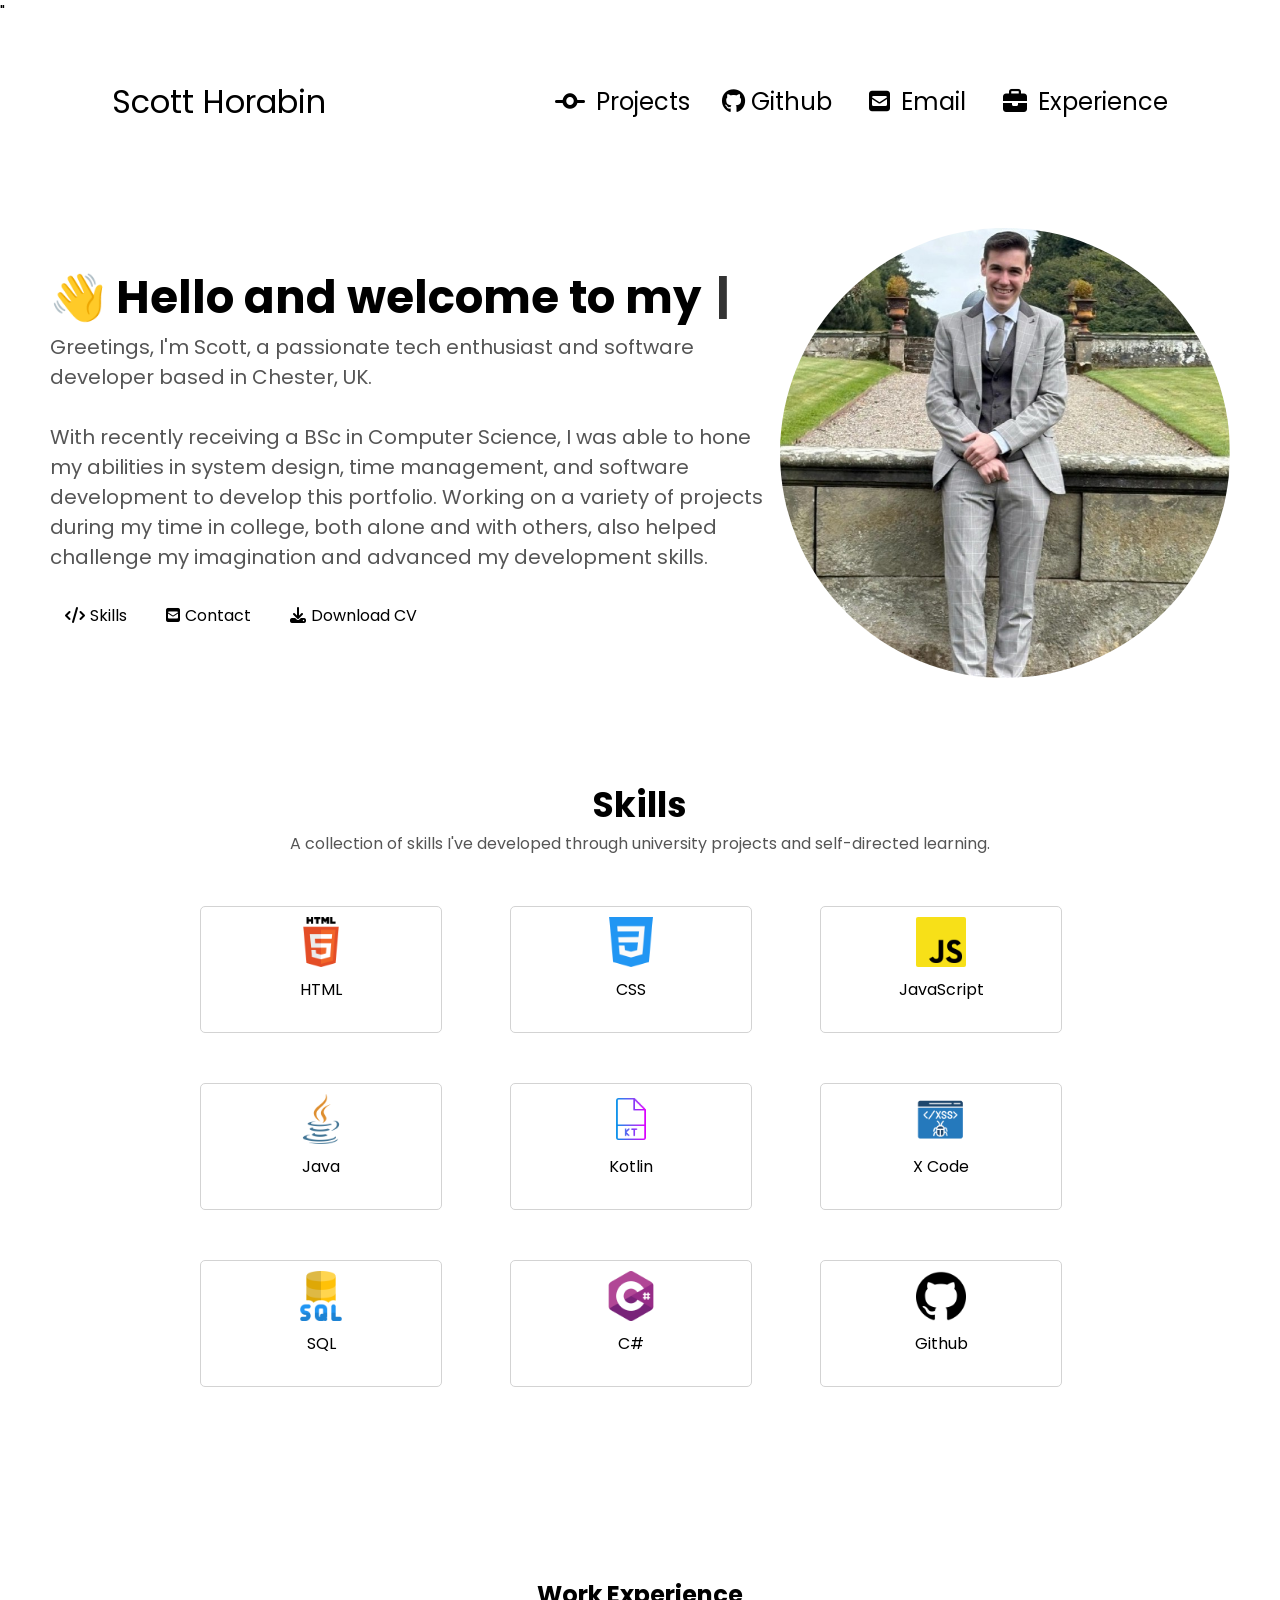
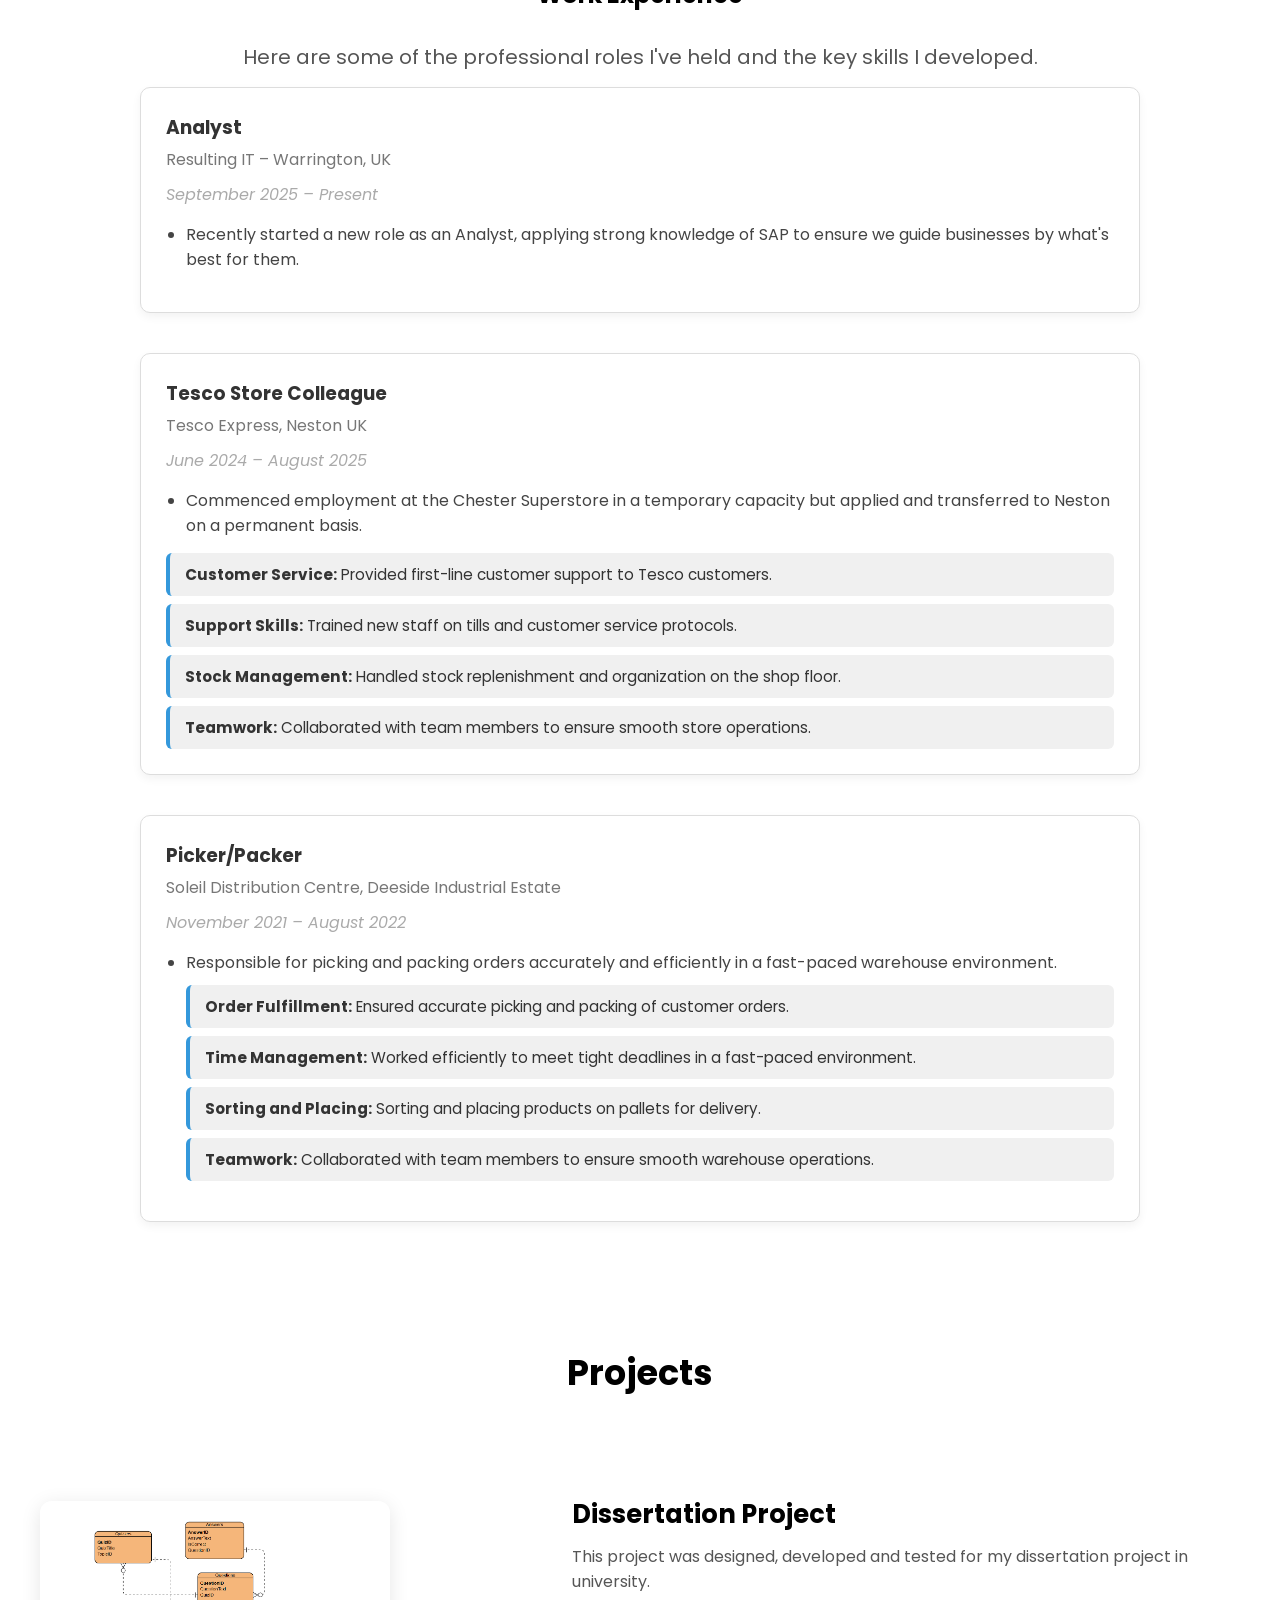
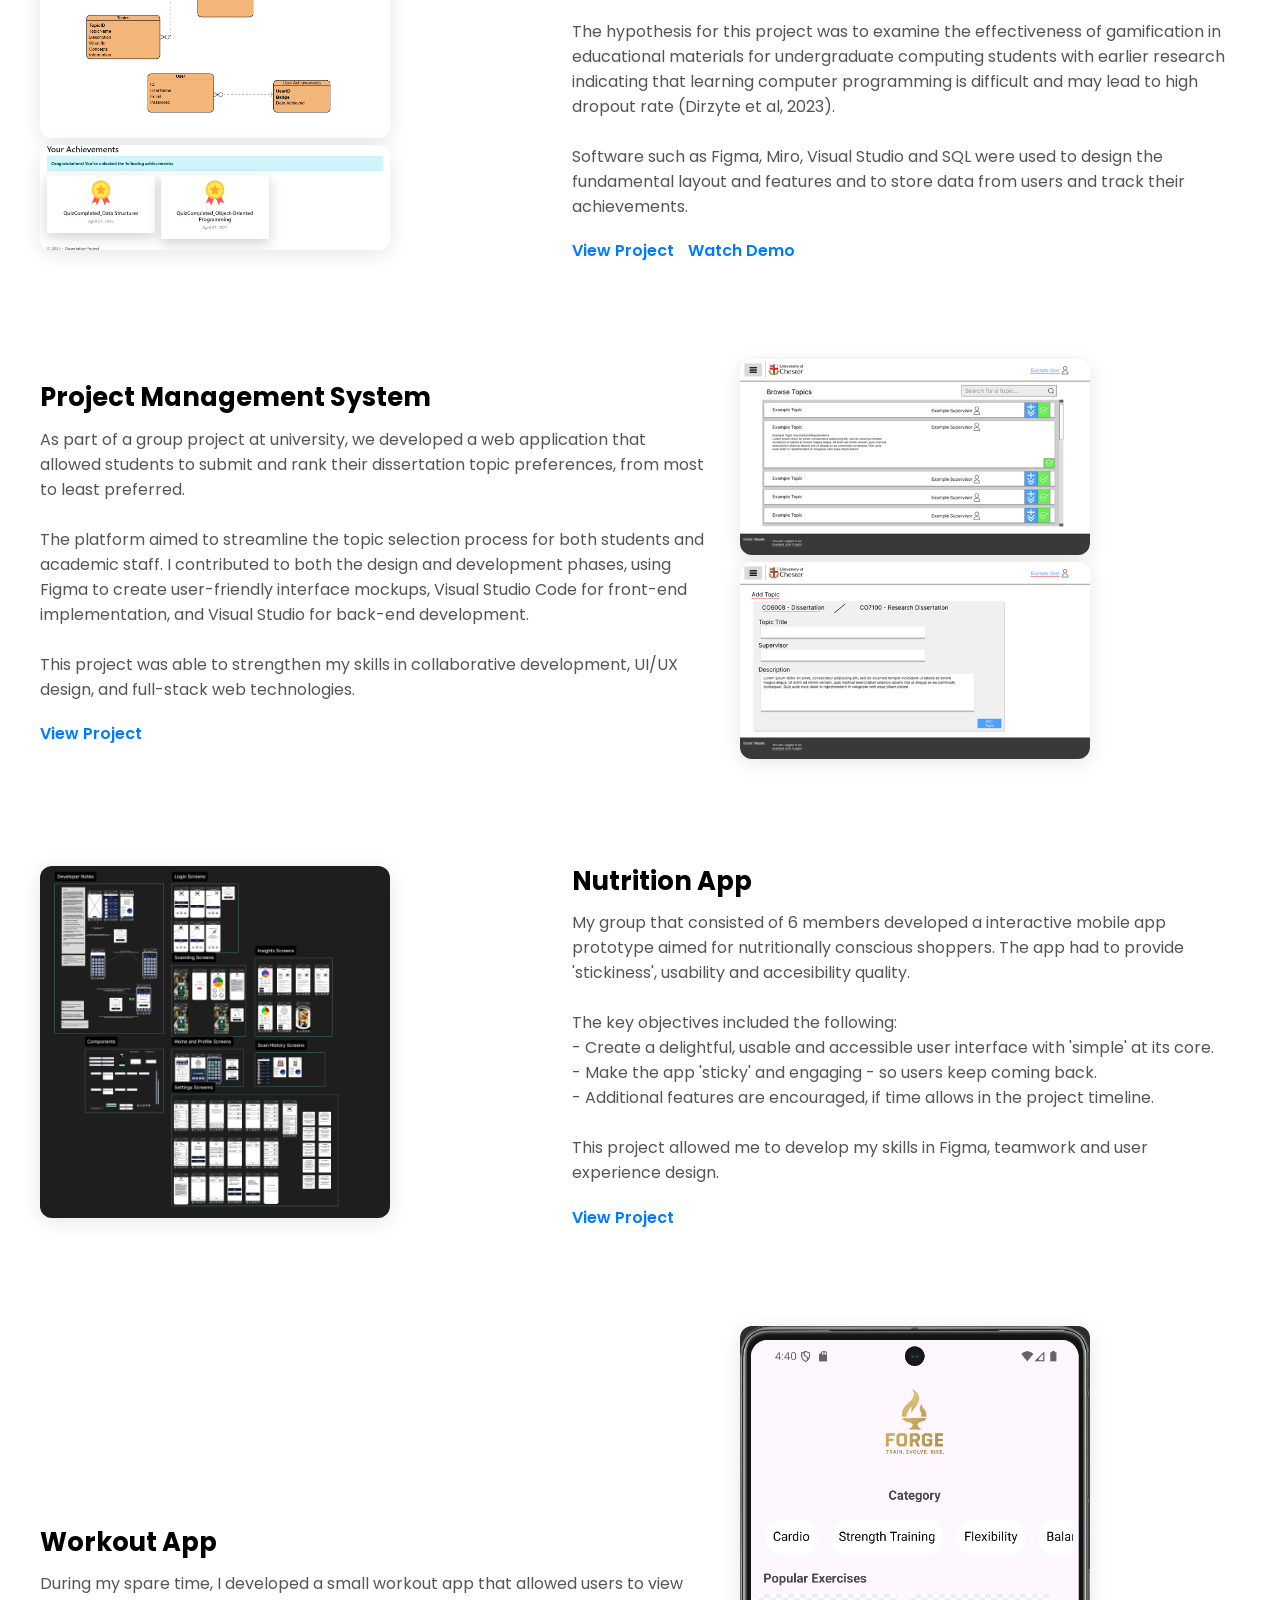
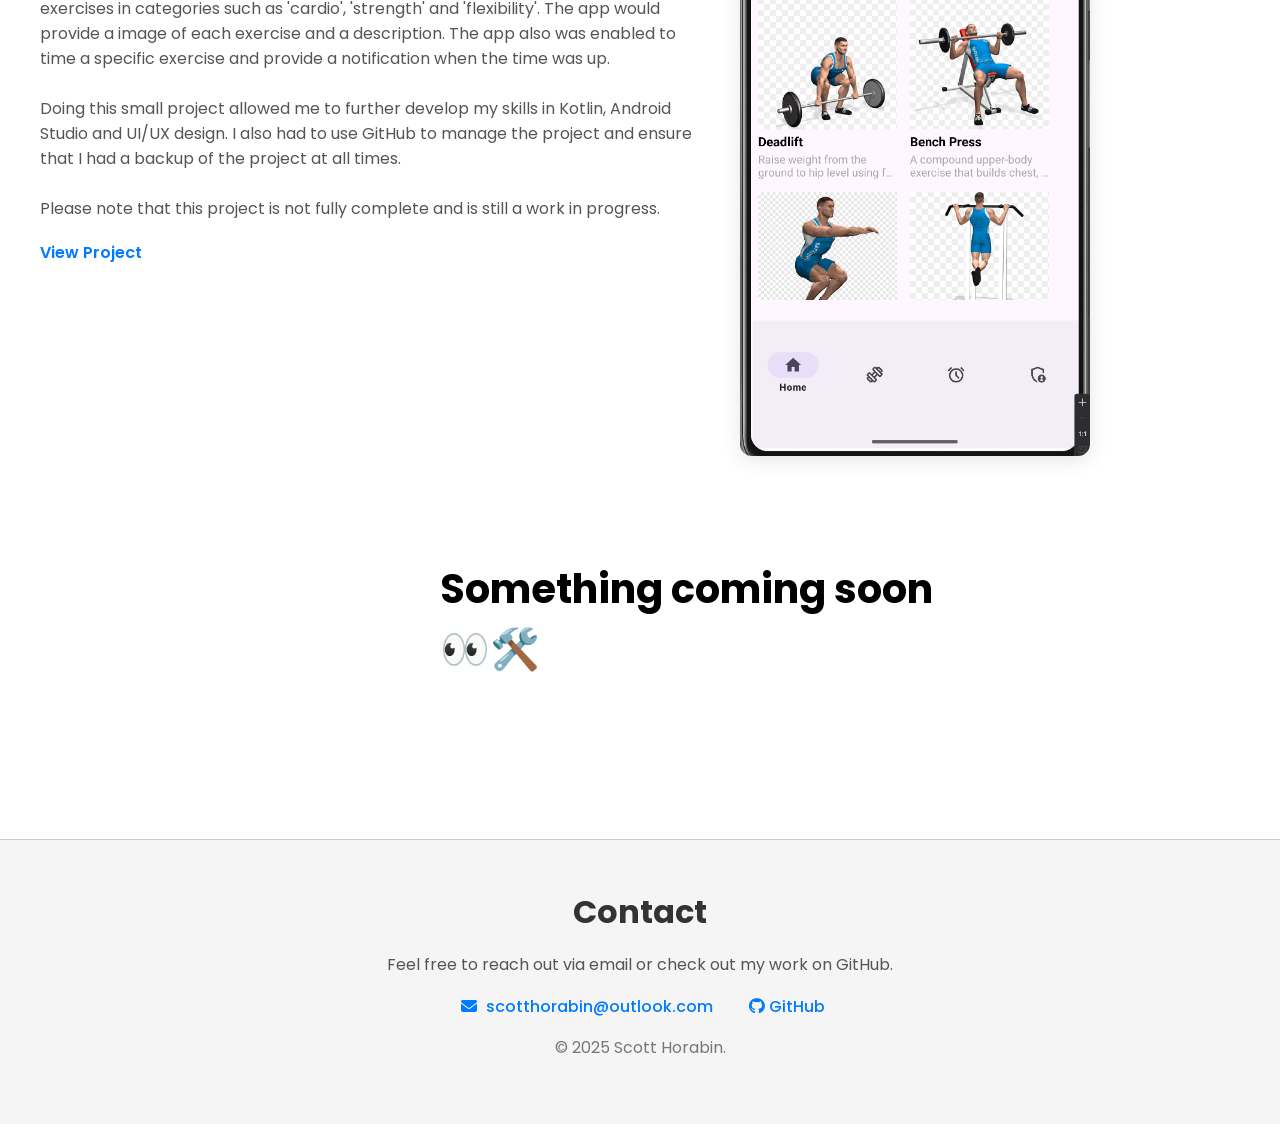
==== commit 24ff85cb: "Updated size of images (13/02/2026)" ====
--- a/index.html
+++ b/index.html
@@ -293,7 +293,6 @@
 
 <div class="project-row reverse">
   <div class="project-media">
-    <img src="img/Workout App Image.png" alt="Index page for project" class="zoomable">
     <img src="img/Workout App Image 2.png" alt="Topic page for project" class="zoomable">
   </div>
   <div class="project-copy">
--- a/css/style.css
+++ b/css/style.css
@@ -481,6 +481,7 @@
 
 .zoomable {
   transition: transform 0.3s ease, z-index 0.3s;
+  max-width: 70%;
   cursor: zoom-in;
   position: relative;
   z-index: 0;
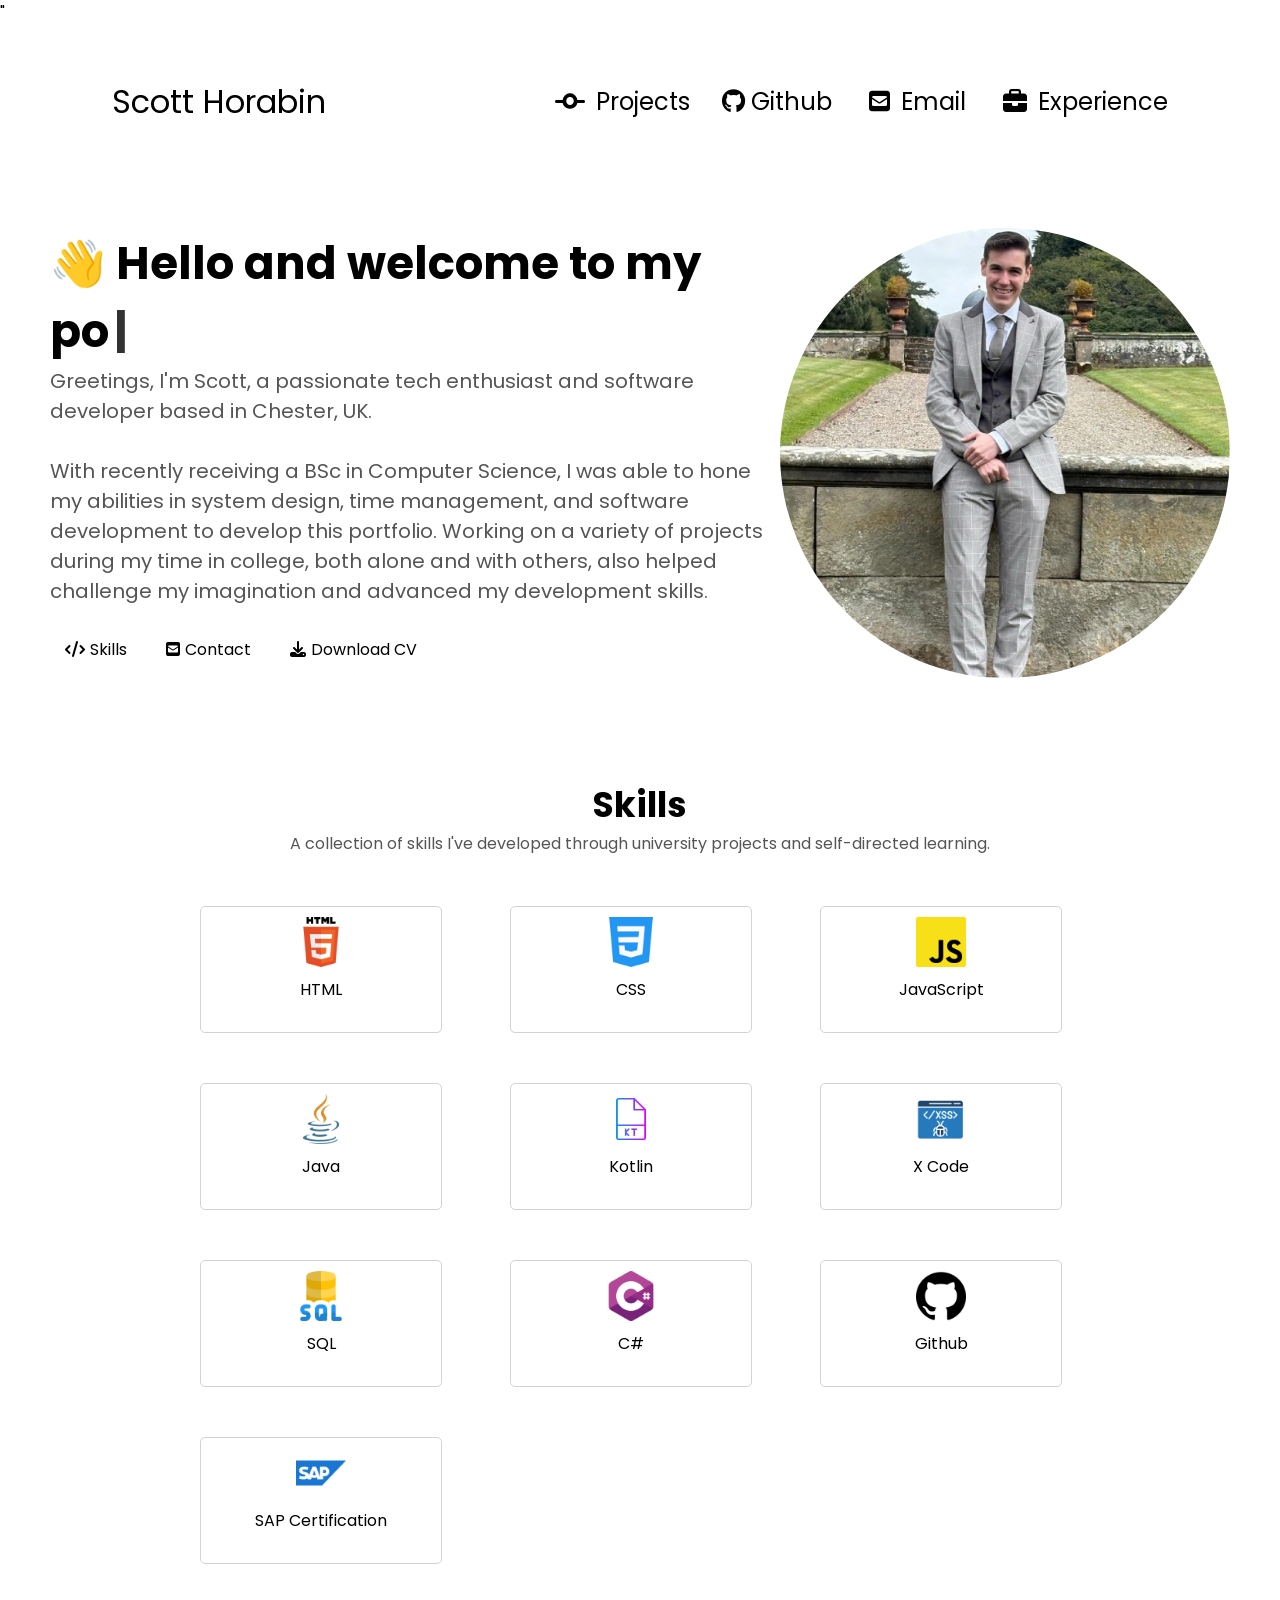
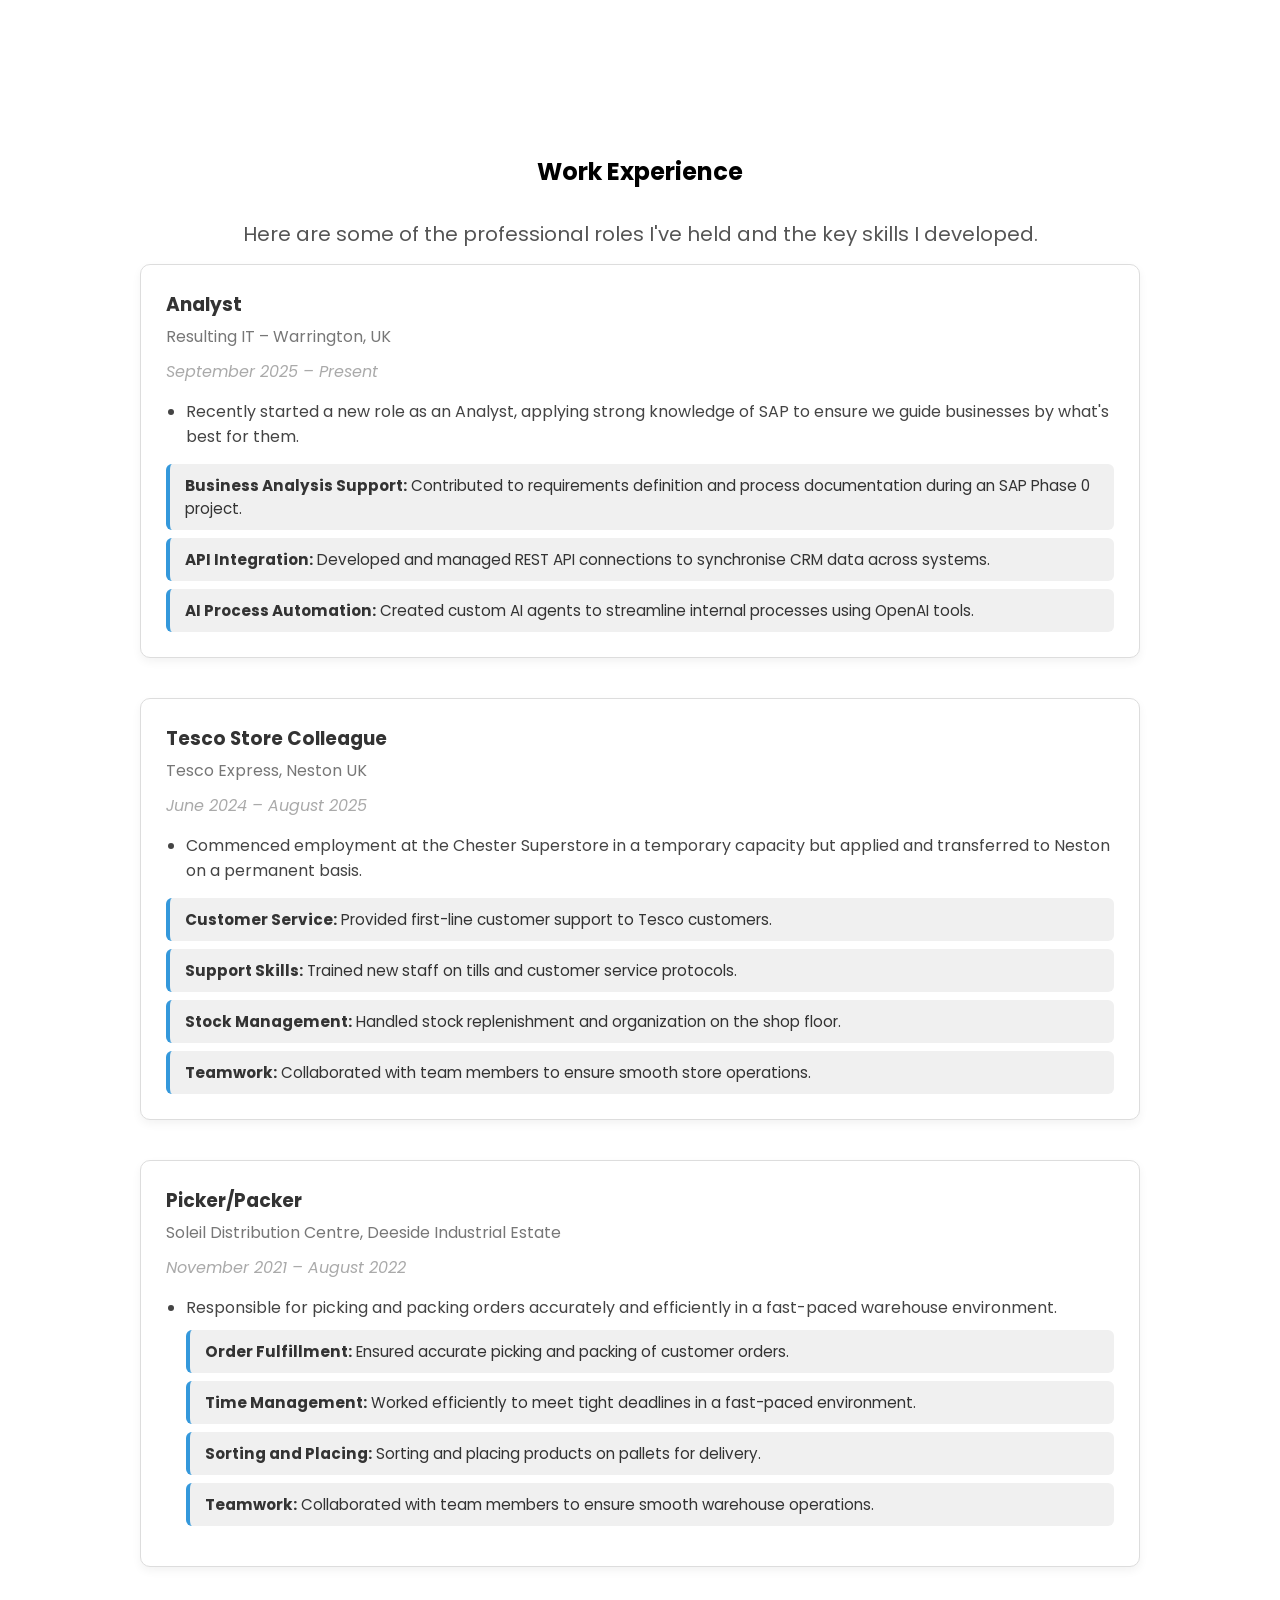
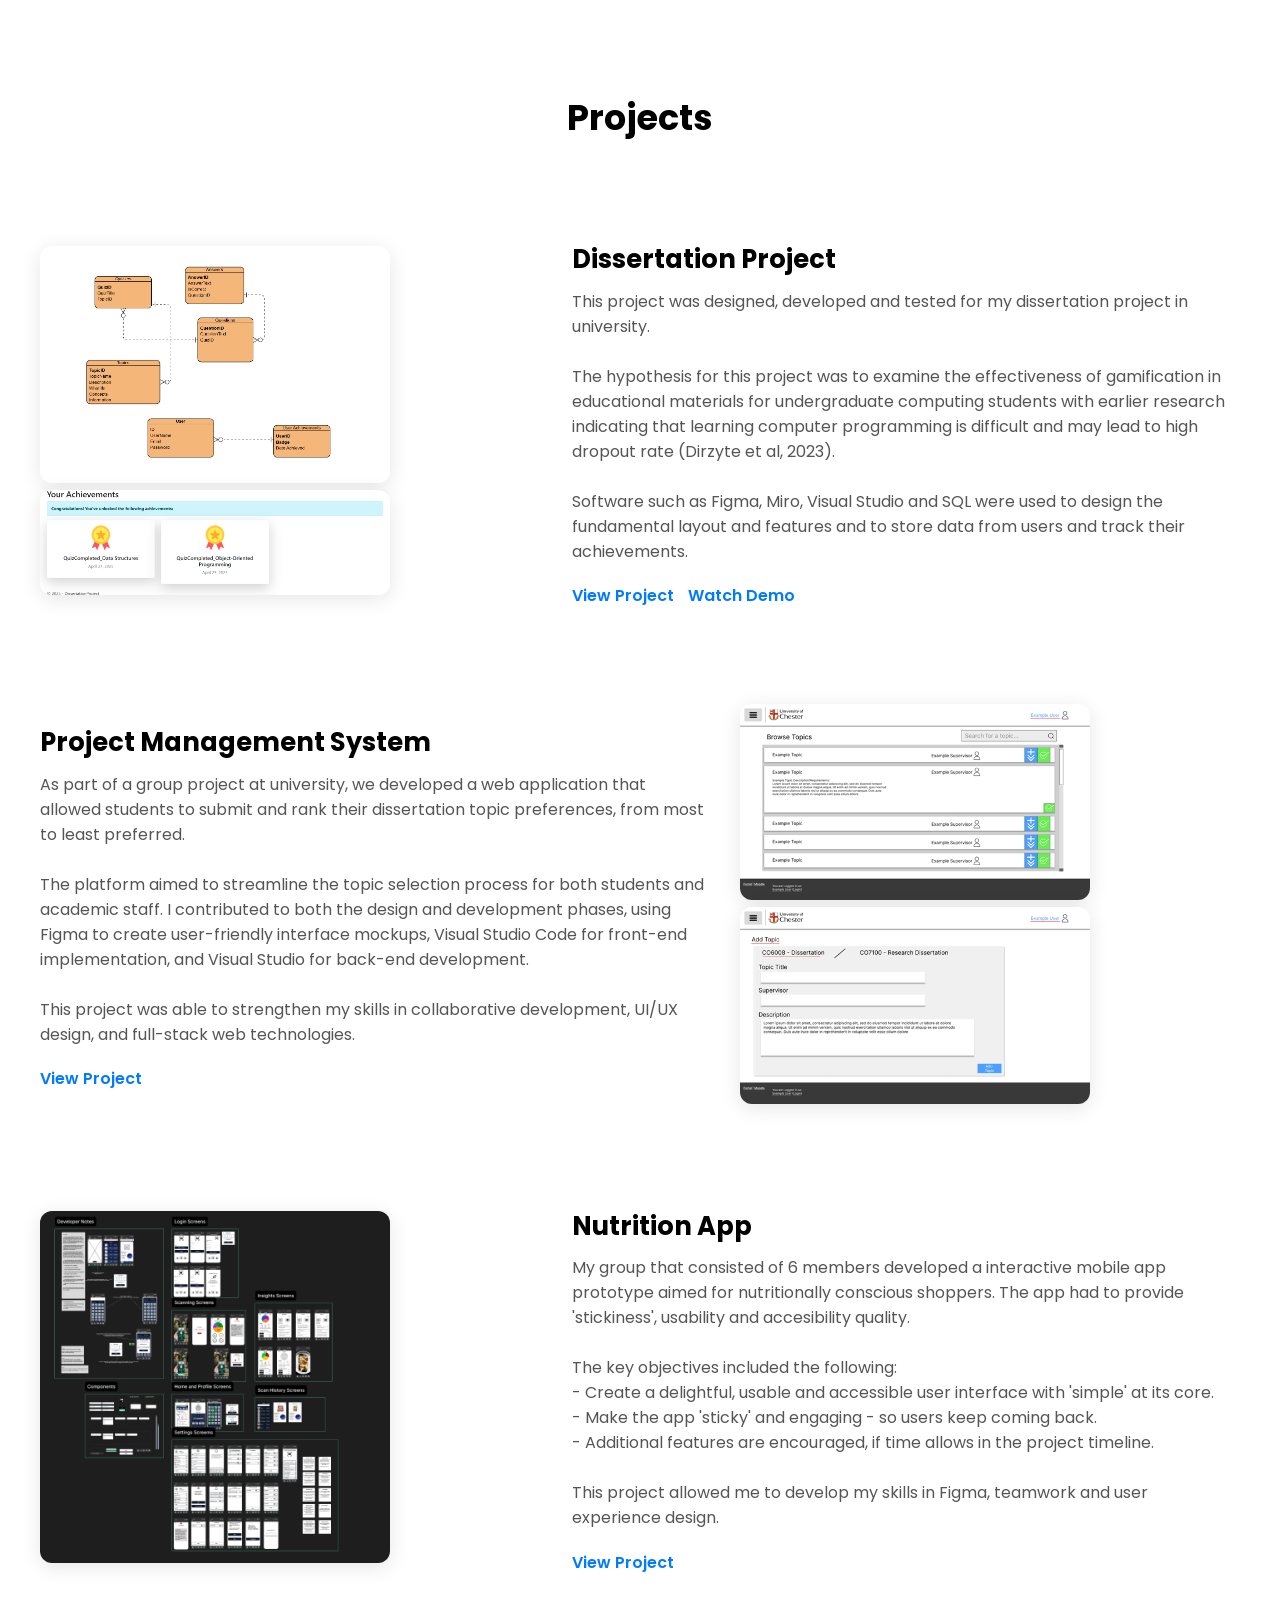
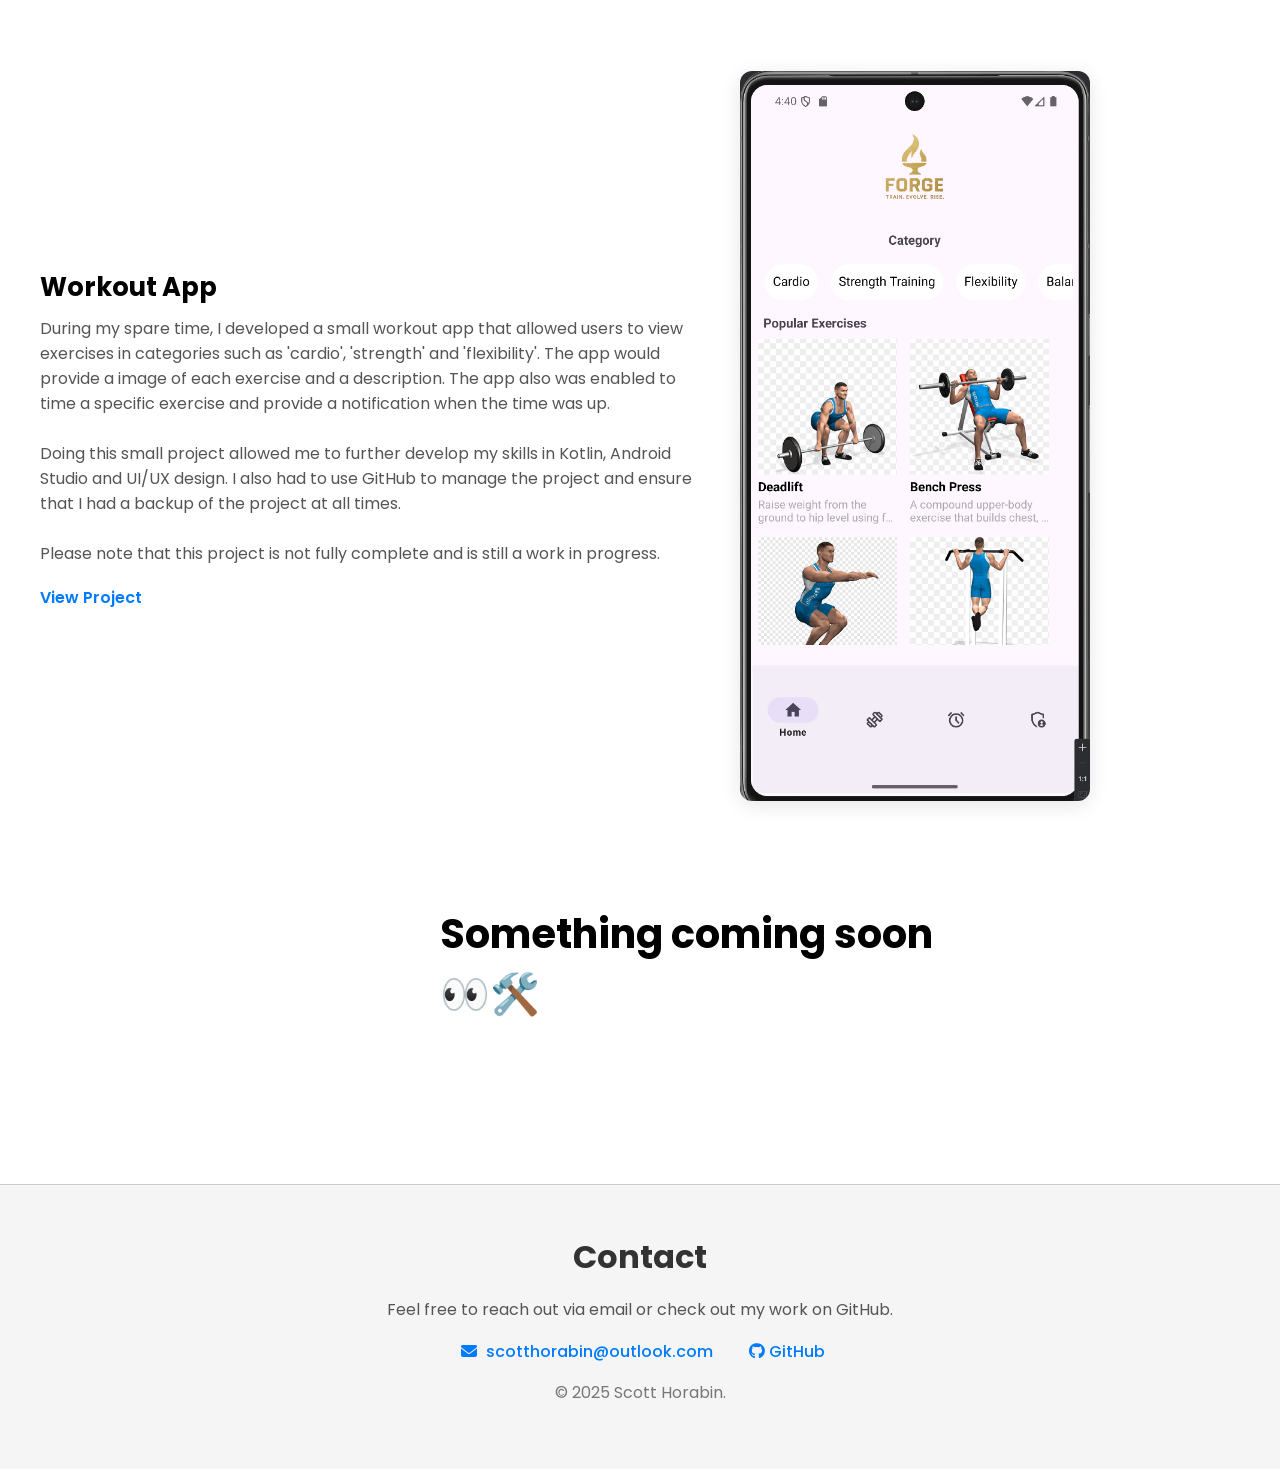
==== commit 3b627c2e: "Updated Skills Section" ====
--- a/index.html
+++ b/index.html
@@ -147,6 +147,12 @@
          <span>Github</span>
            <p class="description">Used Github to create and commit to multiple branches throughout my projects to ensure backup and growth of the project.</p>
             </div>
+
+              <div class="cell" onclick="toggleDescription(this)">
+       <img src="img/icons8-sap-logo-480.png" alt="SAP (Author of Image - Pixel Perfect)">
+         <span>SAP Certification</span>
+           <p class="description">Achieved a SAP Certification in Positioning SAP Business Suite.</p>
+            </div>
     </div>
   </section>
 
@@ -157,7 +163,7 @@
 
   <div class="experience-list">
 
-    <!-- Experience 1 -->
+    <!-- Experience 1 - Analyst -->
     <div class="experience-item">
       <div class="experience-box">
         <h3>Analyst</h3>
@@ -165,6 +171,19 @@
         <span class="duration">September 2025 – Present</span>
         <ul>
           <li>Recently started a new role as an Analyst, applying strong knowledge of SAP to ensure we guide businesses by what's best for them.</li>
+        </ul>
+
+        <div class="experience-skills">
+           <div class="skill">
+            <strong>Business Analysis Support:</strong> Contributed to requirements definition and process documentation during an SAP Phase 0 project.
+          </div>
+          <div class="skill">
+            <strong>API Integration:</strong> Developed and managed REST API connections to synchronise CRM data across systems.
+          </div>
+          <div class="skill">
+            <strong>AI Process Automation:</strong> Created custom AI agents to streamline internal processes using OpenAI tools.
+          </div>
+        </div>
       </div>
     </div>
 
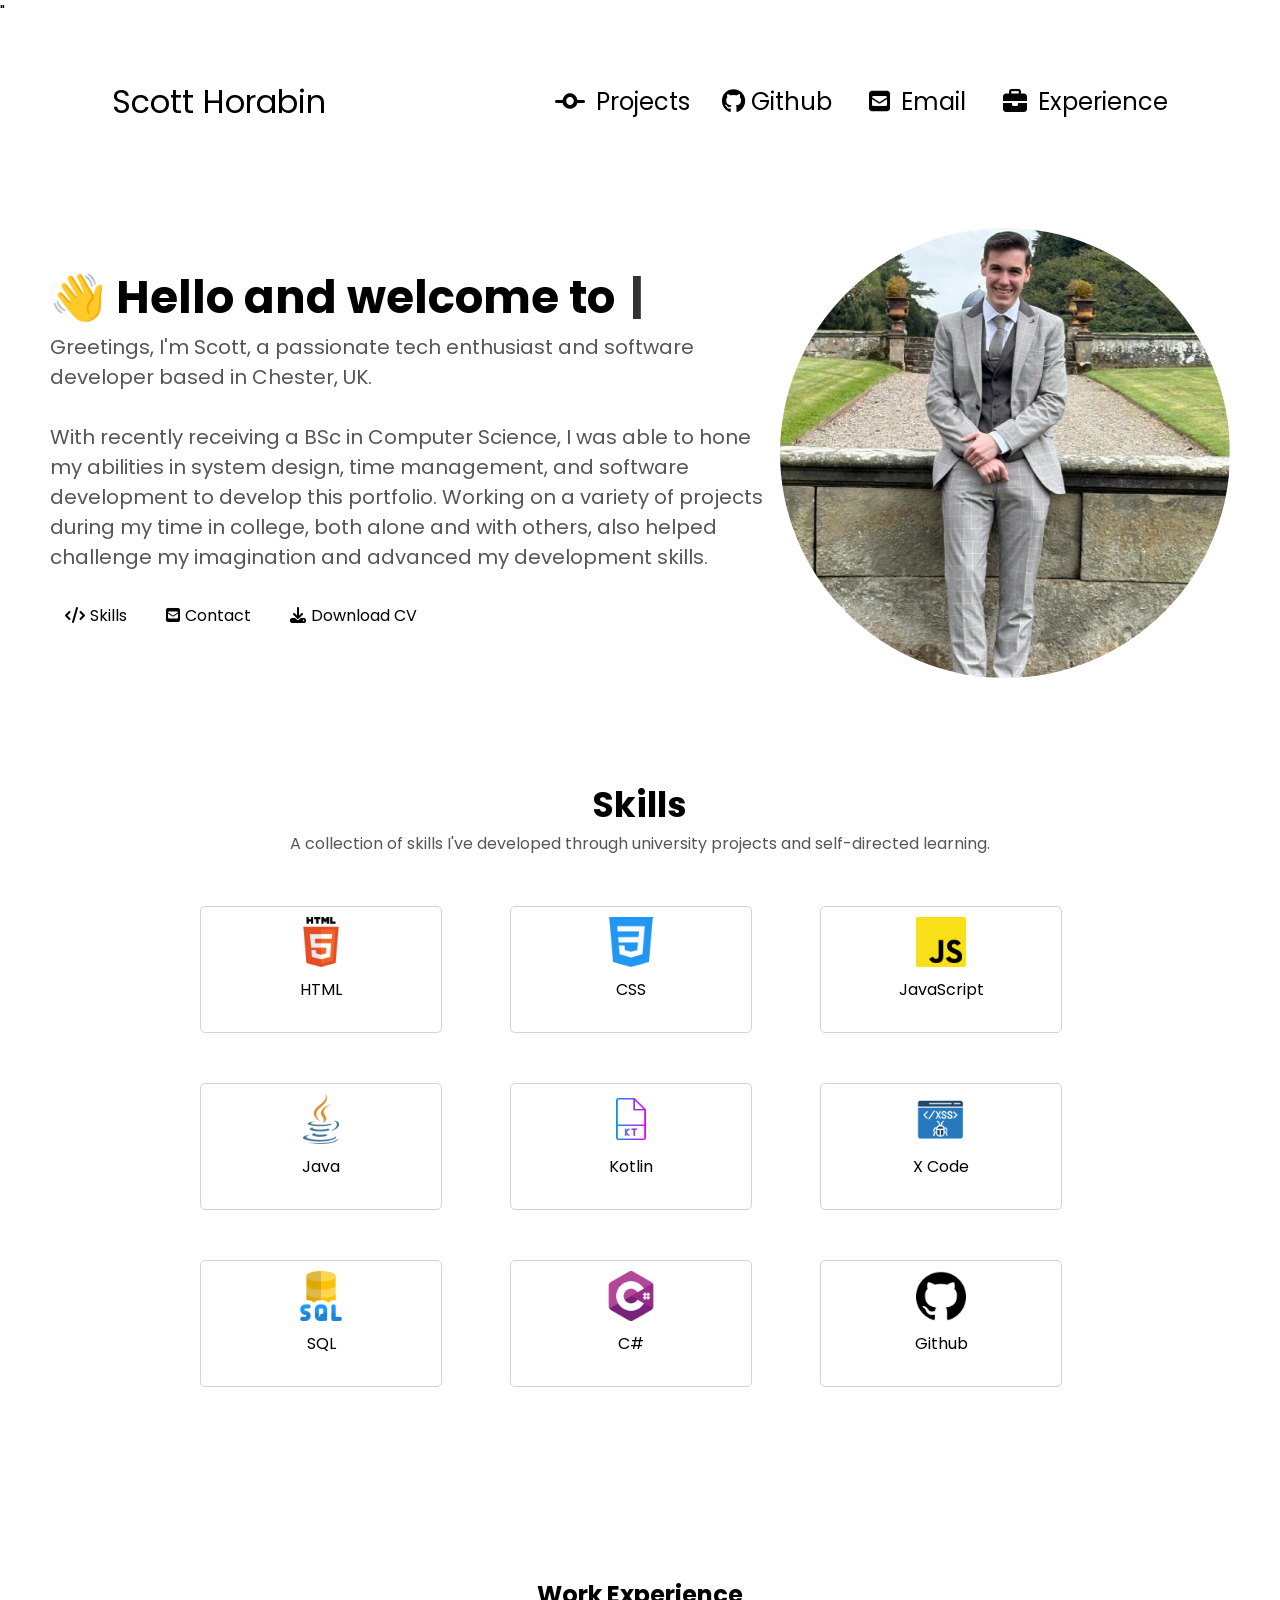
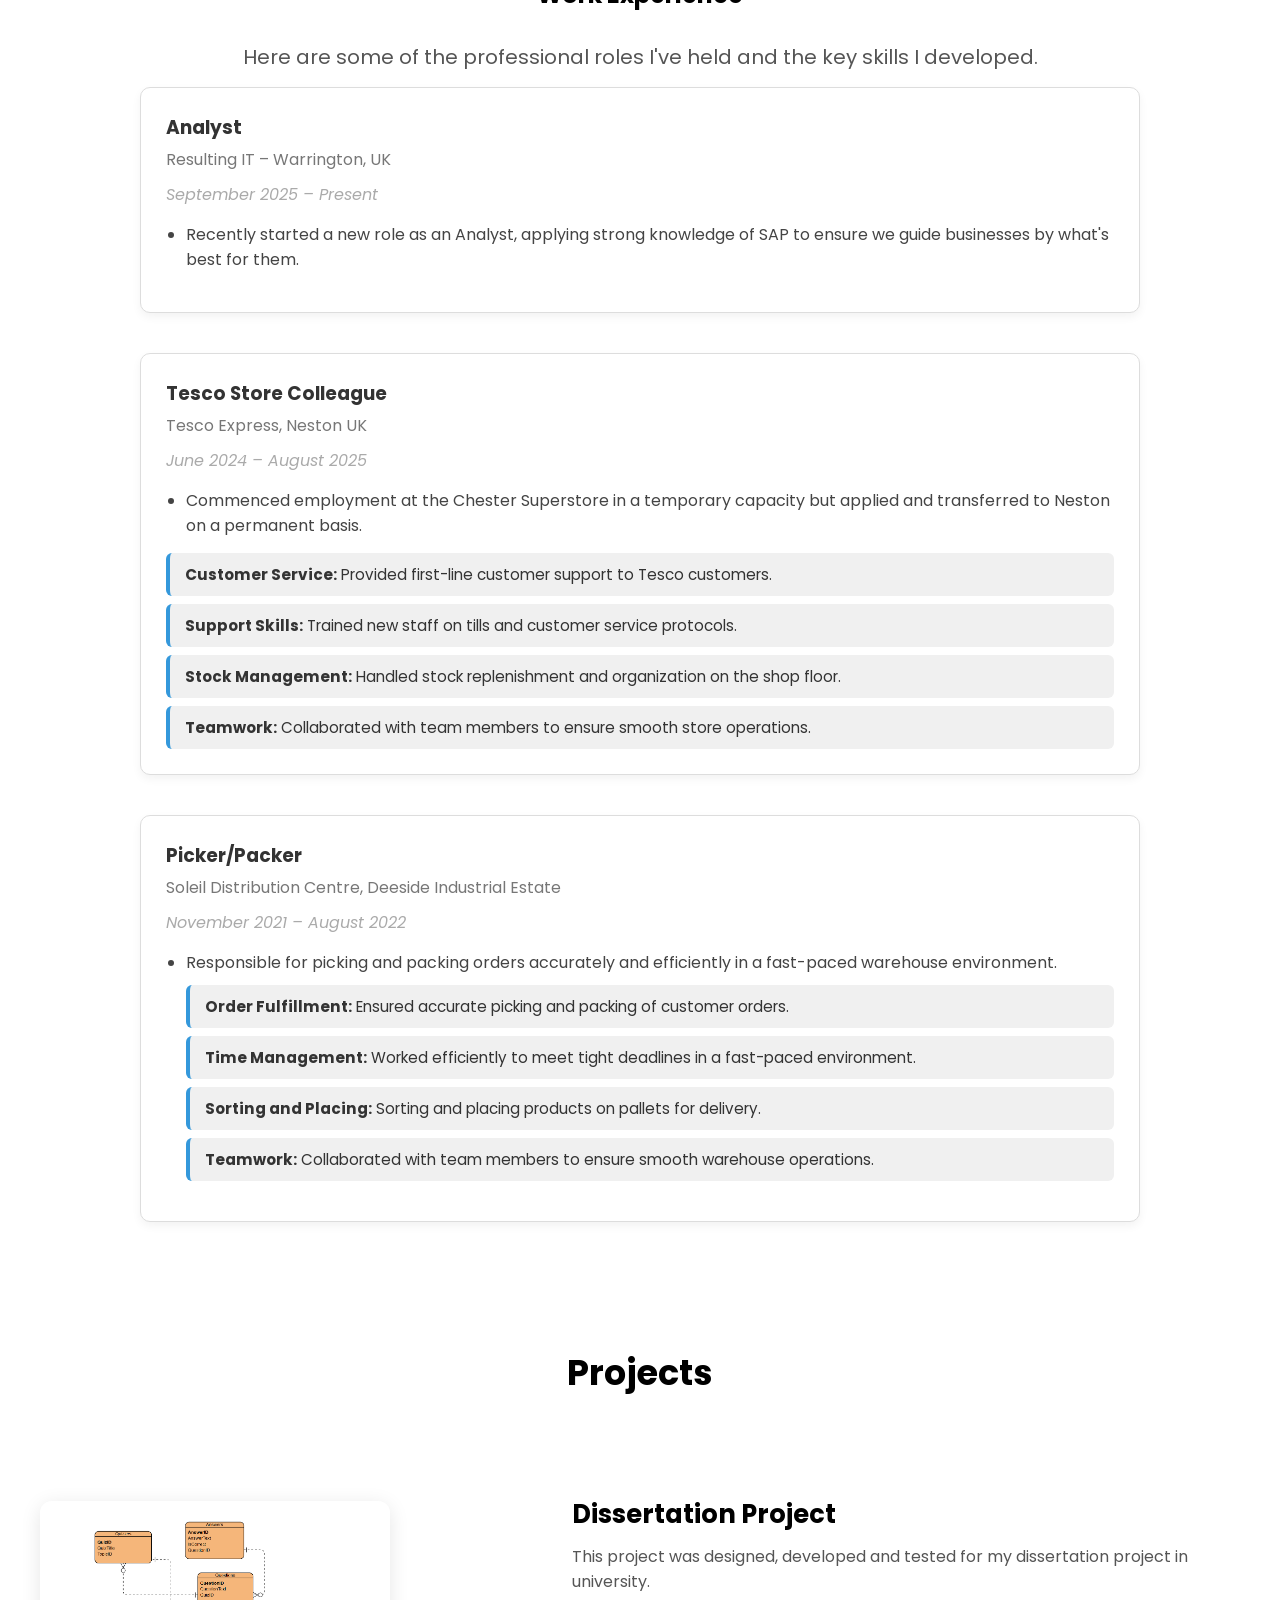
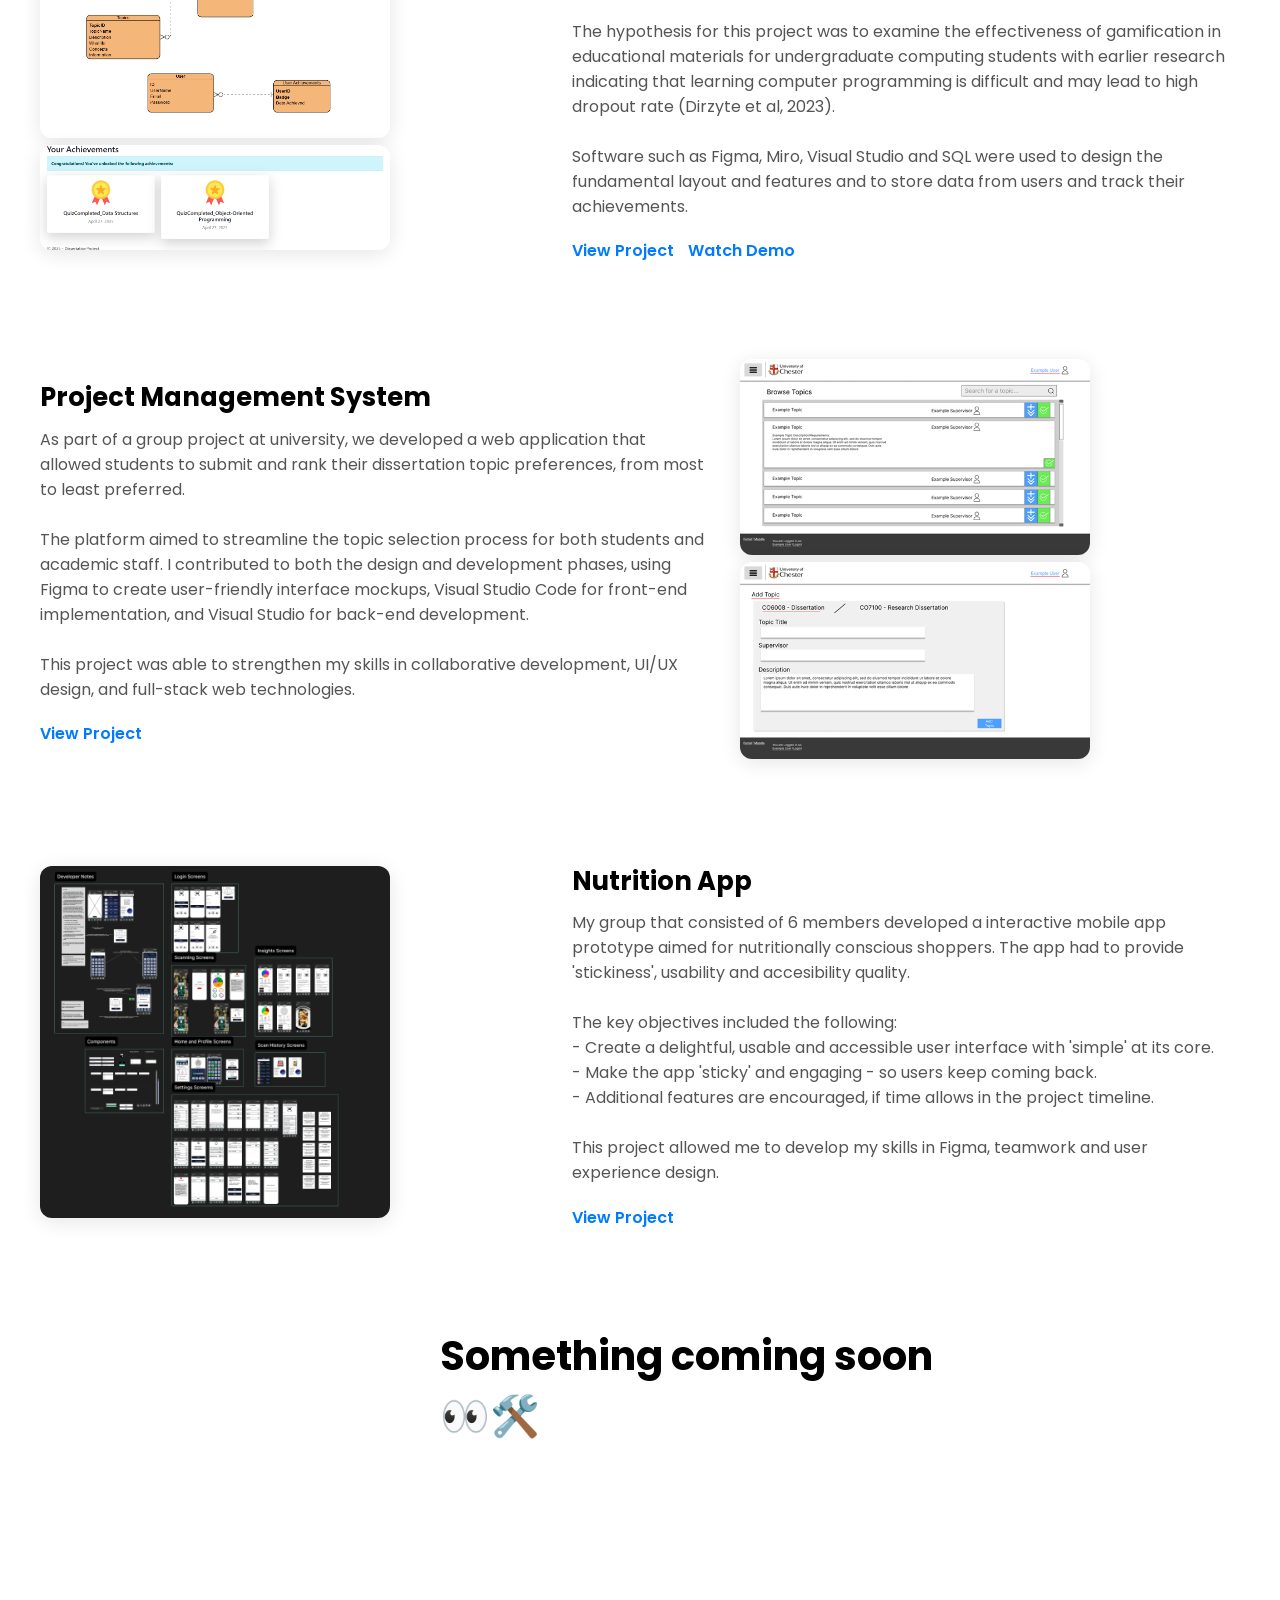
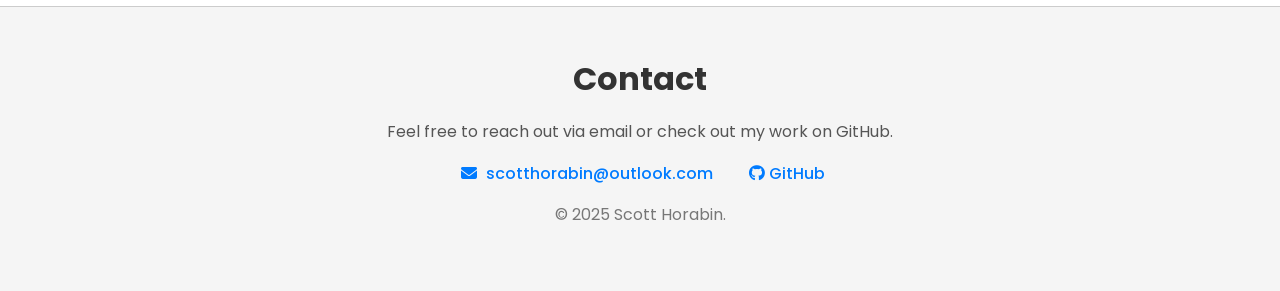
==== commit ec970ab5: "Added New CV 2026" ====
--- a/index.html
+++ b/index.html
@@ -75,7 +75,7 @@
         <div class="links">
   <a href="#skills"><i class="fa-solid fa-code"></i><span>Skills</span></a>
   <a href="#contact"><i class="fa-solid fa-square-envelope"></i><span>Contact</span></a>
-  <a href="docs/Scott Horabin - CV 2026.docx" download>
+  <a href="docs/Scott Horabin - 2026 CV.docx" download>
     <i class="fa-solid fa-download"></i><span>Download CV</span>
   </a>
 </div>
@@ -147,12 +147,6 @@
          <span>Github</span>
            <p class="description">Used Github to create and commit to multiple branches throughout my projects to ensure backup and growth of the project.</p>
             </div>
-
-              <div class="cell" onclick="toggleDescription(this)">
-       <img src="img/icons8-sap-logo-480.png" alt="SAP (Author of Image - Pixel Perfect)">
-         <span>SAP Certification</span>
-           <p class="description">Achieved a SAP Certification in Positioning SAP Business Suite.</p>
-            </div>
     </div>
   </section>
 
@@ -163,7 +157,7 @@
 
   <div class="experience-list">
 
-    <!-- Experience 1 - Analyst -->
+    <!-- Experience 1 -->
     <div class="experience-item">
       <div class="experience-box">
         <h3>Analyst</h3>
@@ -171,19 +165,6 @@
         <span class="duration">September 2025 – Present</span>
         <ul>
           <li>Recently started a new role as an Analyst, applying strong knowledge of SAP to ensure we guide businesses by what's best for them.</li>
-        </ul>
-
-        <div class="experience-skills">
-           <div class="skill">
-            <strong>Business Analysis Support:</strong> Contributed to requirements definition and process documentation during an SAP Phase 0 project.
-          </div>
-          <div class="skill">
-            <strong>API Integration:</strong> Developed and managed REST API connections to synchronise CRM data across systems.
-          </div>
-          <div class="skill">
-            <strong>AI Process Automation:</strong> Created custom AI agents to streamline internal processes using OpenAI tools.
-          </div>
-        </div>
       </div>
     </div>
 
@@ -310,20 +291,6 @@
 </div>
 
 
-<div class="project-row reverse">
-  <div class="project-media">
-    <img src="img/Workout App Image 2.png" alt="Topic page for project" class="zoomable">
-  </div>
-  <div class="project-copy">
-    <h3>Workout App </h3>
-    <p>During my spare time, I developed a small workout app that allowed users to view exercises in categories such as 'cardio', 'strength' and 'flexibility'. The app would provide a image of each exercise and a description. The app also was enabled to time a specific exercise and provide a notification when the time was up.
-      <br> <br>Doing this small project allowed me to further develop my skills in Kotlin, Android Studio and UI/UX design. I also had to use GitHub to manage the project and ensure that I had a backup of the project at all times.
-    <br><br> Please note that this project is not fully complete and is still a work in progress.</p>
-    <a href="https://github.com/scotthorabin/WorkoutApp2" target="_blank" class="project-link">View Project</a>
-  </div>
-</div>
-
-
 <div class="project-row" id="projects">
   <div class="project-media project-gallery">
 <div class="project-copy">
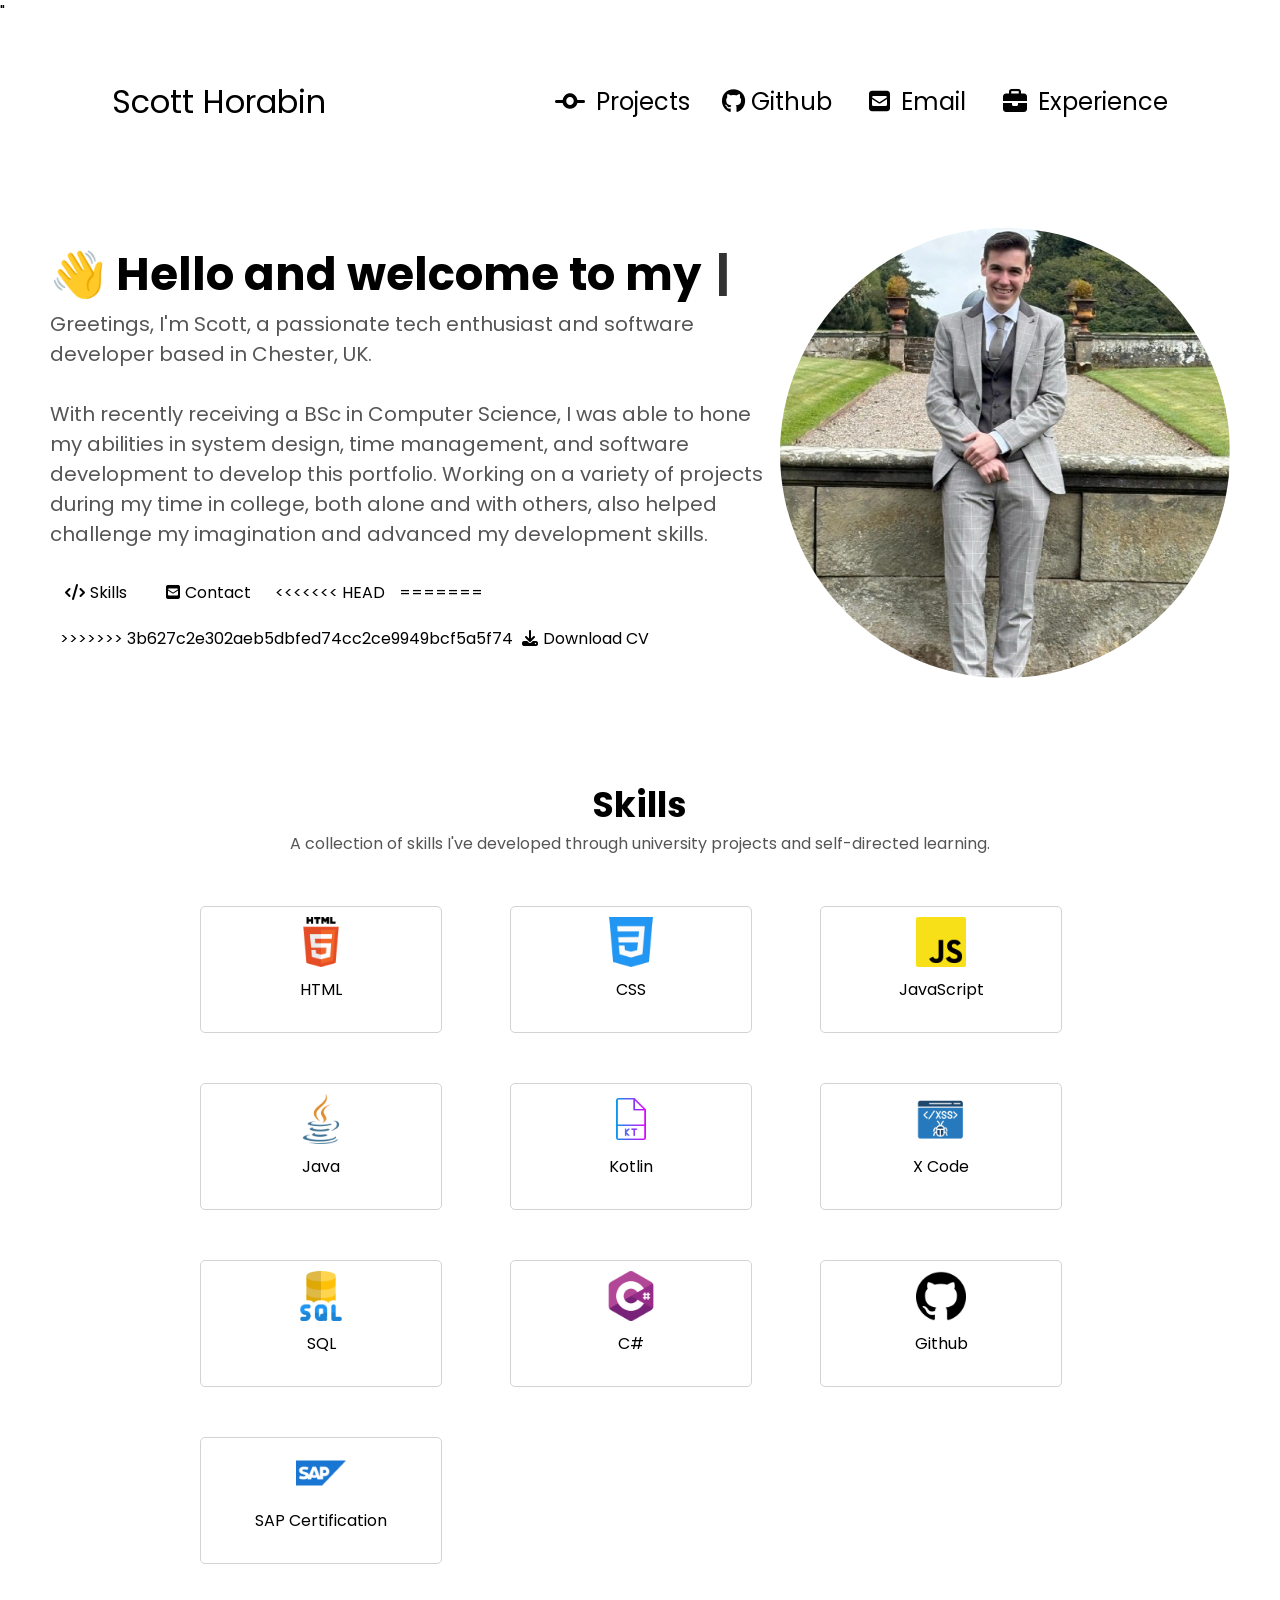
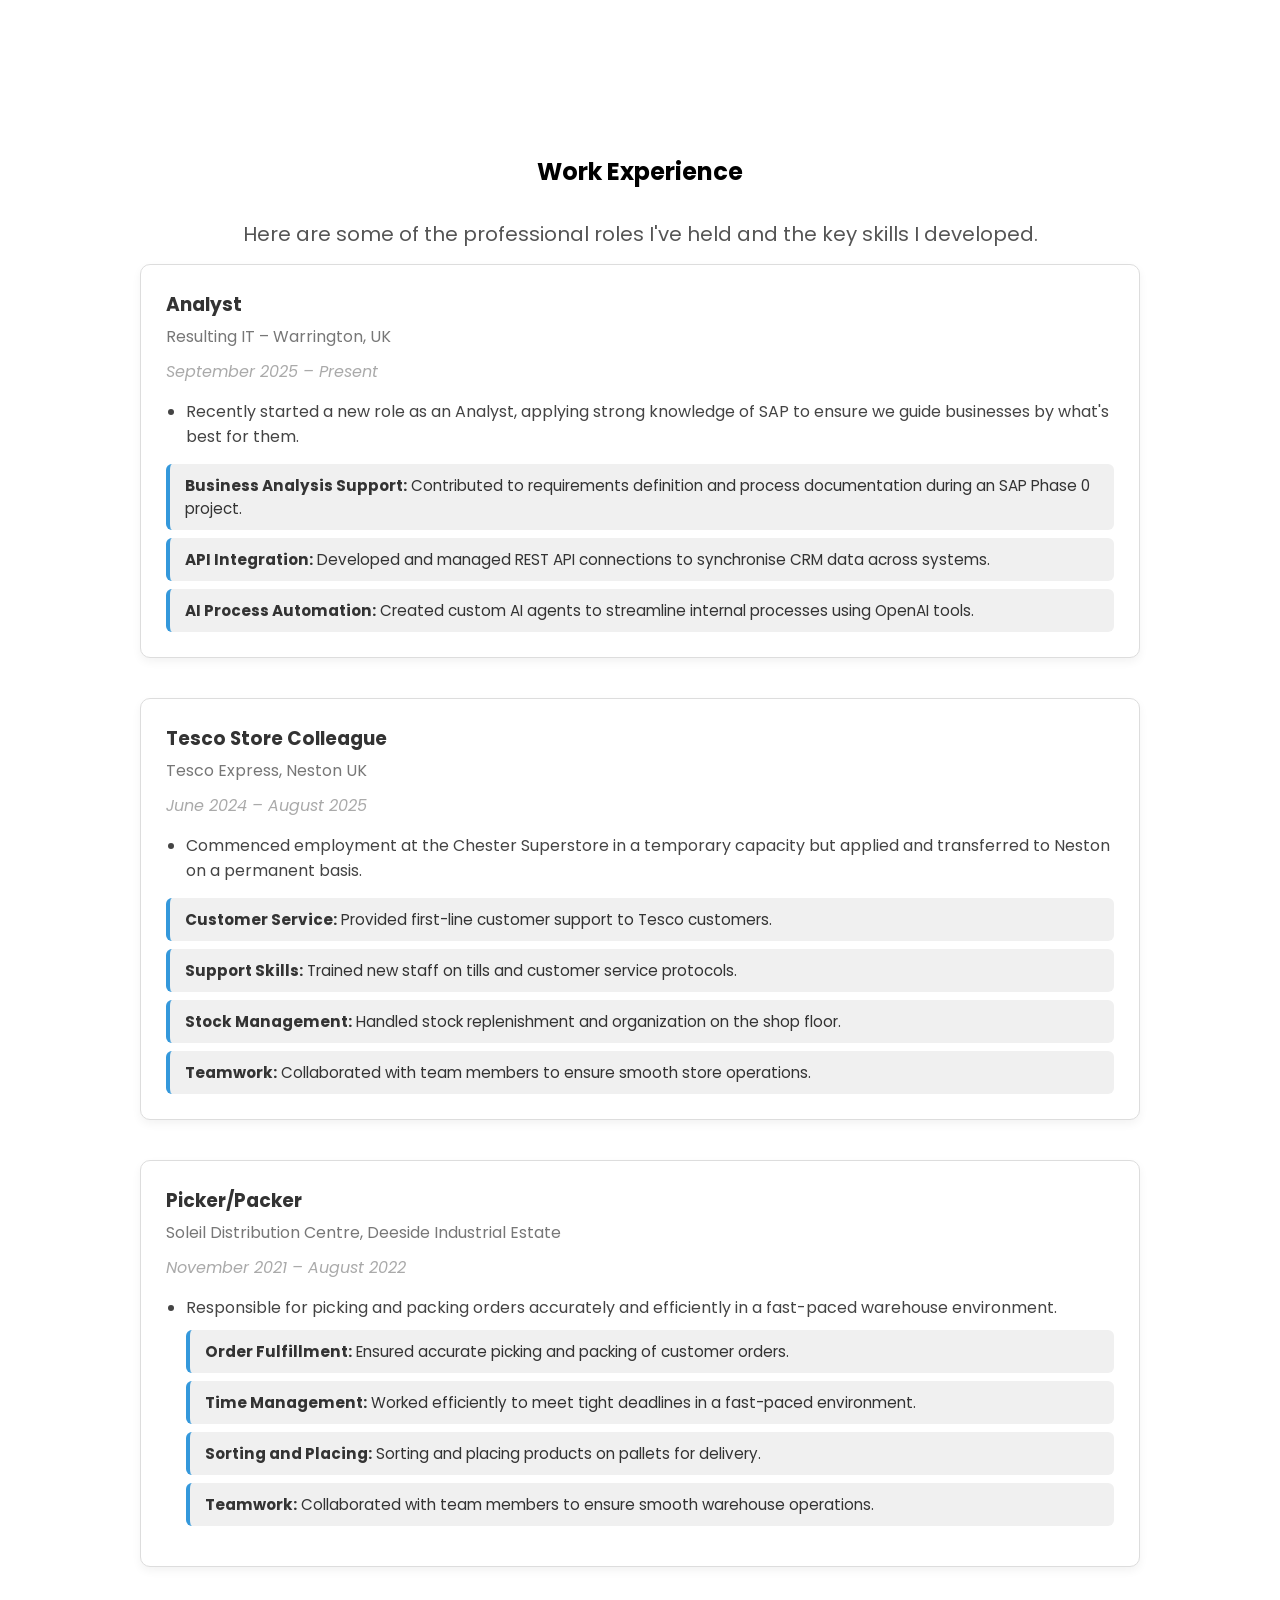
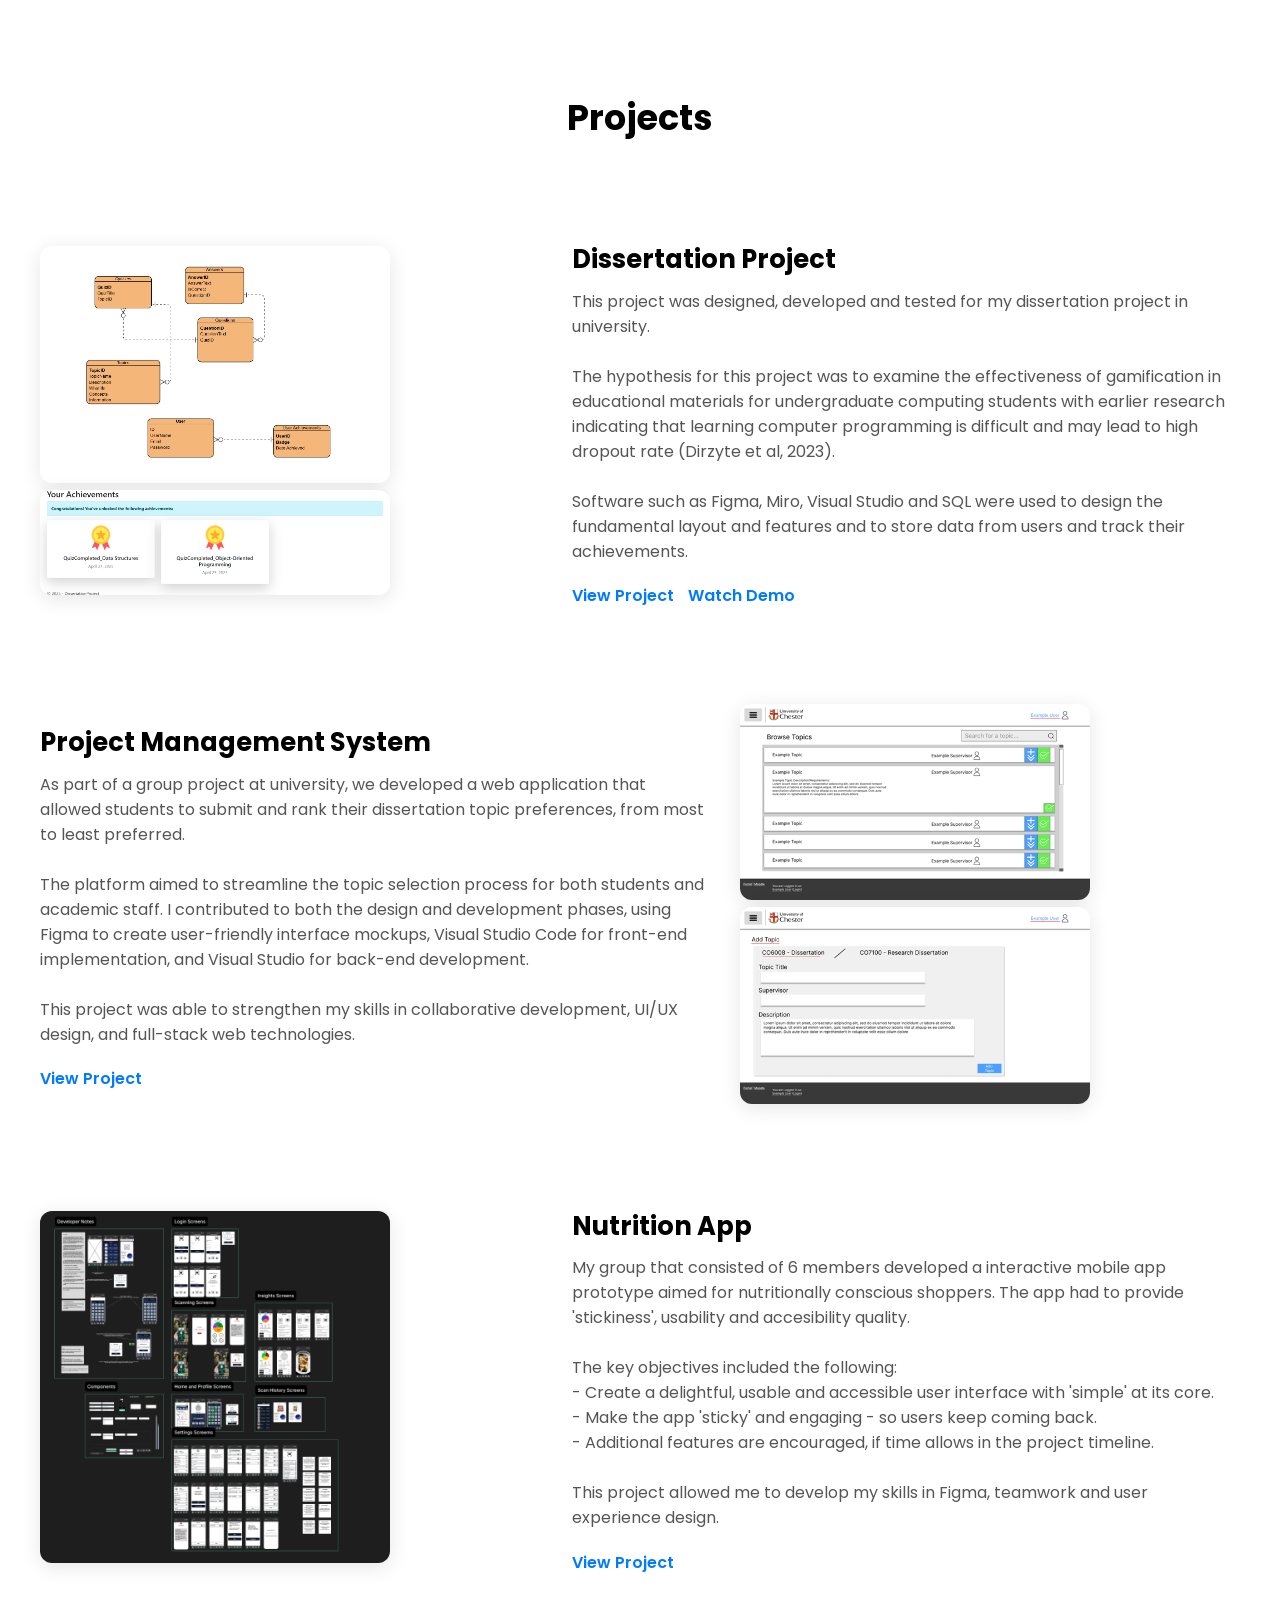
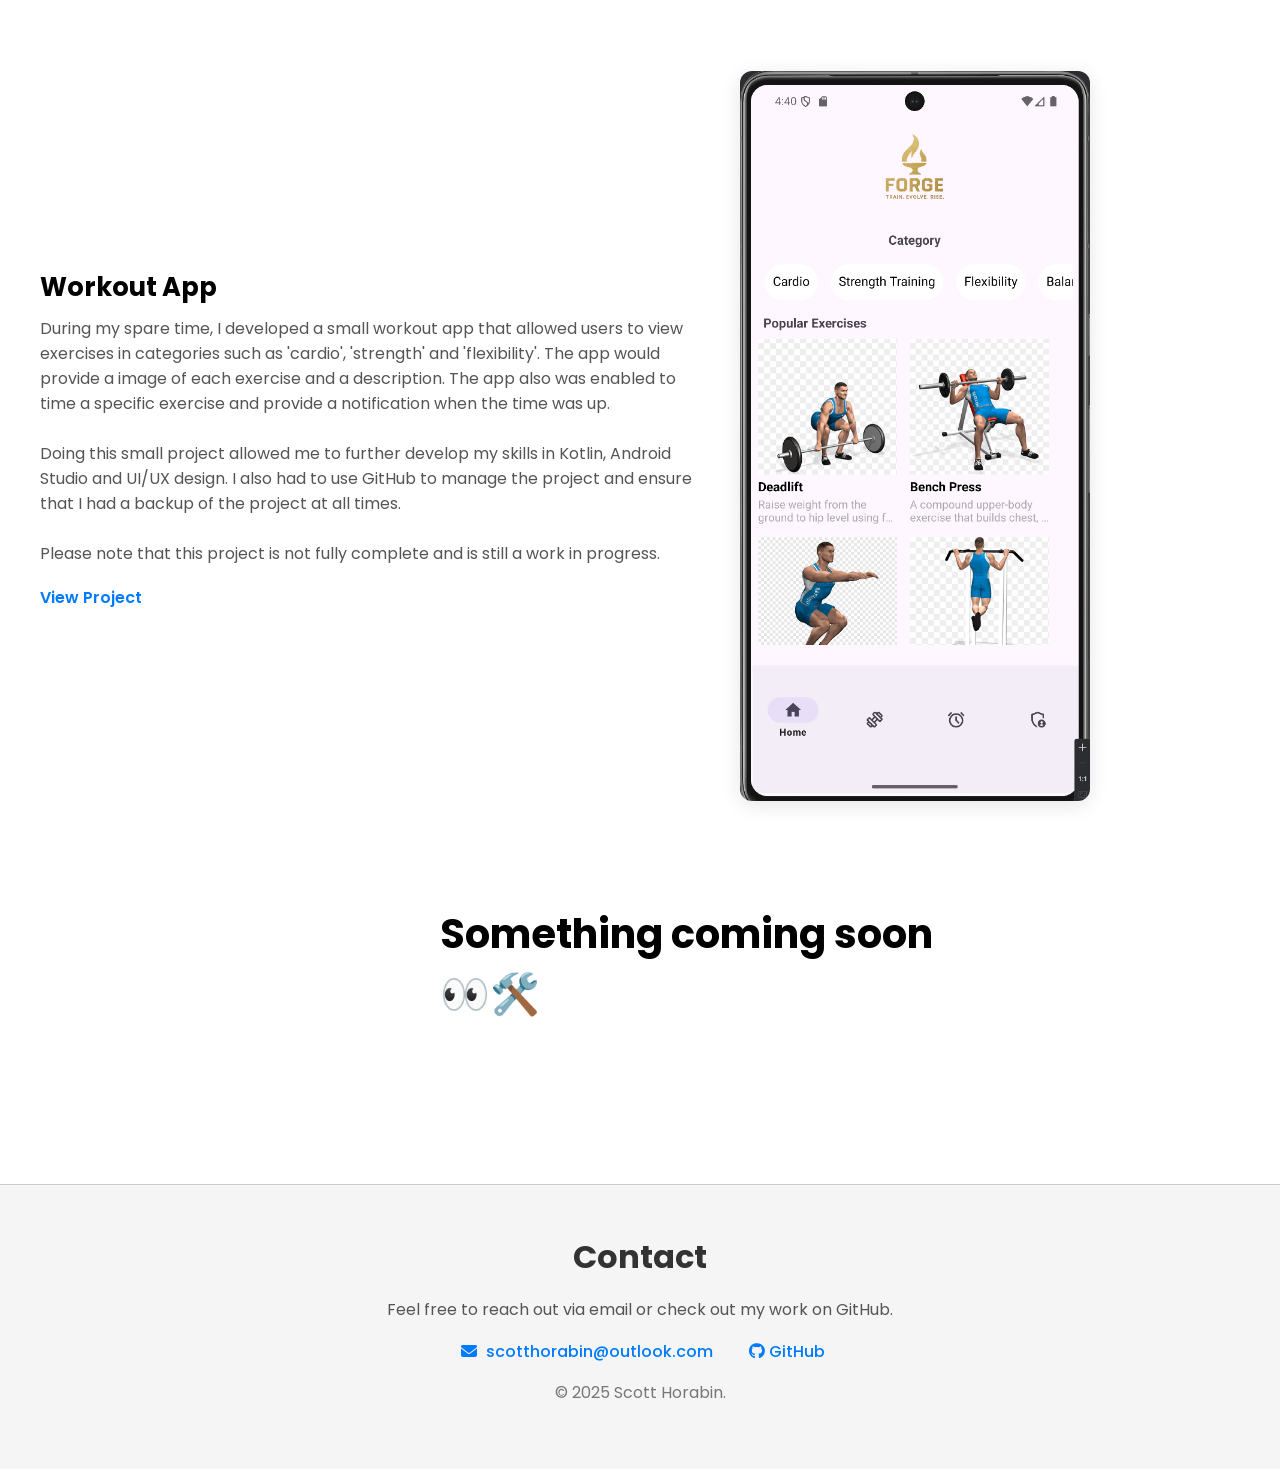
==== commit 6ecaafd7: "Merge branch 'main' of https://github.com/scotthorabin/Portfolio" ====
--- a/index.html
+++ b/index.html
@@ -75,7 +75,11 @@
         <div class="links">
   <a href="#skills"><i class="fa-solid fa-code"></i><span>Skills</span></a>
   <a href="#contact"><i class="fa-solid fa-square-envelope"></i><span>Contact</span></a>
+<<<<<<< HEAD
   <a href="docs/Scott Horabin - 2026 CV.docx" download>
+=======
+  <a href="docs/Scott Horabin - CV 2026.docx" download>
+>>>>>>> 3b627c2e302aeb5dbfed74cc2ce9949bcf5a5f74
     <i class="fa-solid fa-download"></i><span>Download CV</span>
   </a>
 </div>
@@ -147,6 +151,12 @@
          <span>Github</span>
            <p class="description">Used Github to create and commit to multiple branches throughout my projects to ensure backup and growth of the project.</p>
             </div>
+
+              <div class="cell" onclick="toggleDescription(this)">
+       <img src="img/icons8-sap-logo-480.png" alt="SAP (Author of Image - Pixel Perfect)">
+         <span>SAP Certification</span>
+           <p class="description">Achieved a SAP Certification in Positioning SAP Business Suite.</p>
+            </div>
     </div>
   </section>
 
@@ -157,7 +167,7 @@
 
   <div class="experience-list">
 
-    <!-- Experience 1 -->
+    <!-- Experience 1 - Analyst -->
     <div class="experience-item">
       <div class="experience-box">
         <h3>Analyst</h3>
@@ -165,6 +175,19 @@
         <span class="duration">September 2025 – Present</span>
         <ul>
           <li>Recently started a new role as an Analyst, applying strong knowledge of SAP to ensure we guide businesses by what's best for them.</li>
+        </ul>
+
+        <div class="experience-skills">
+           <div class="skill">
+            <strong>Business Analysis Support:</strong> Contributed to requirements definition and process documentation during an SAP Phase 0 project.
+          </div>
+          <div class="skill">
+            <strong>API Integration:</strong> Developed and managed REST API connections to synchronise CRM data across systems.
+          </div>
+          <div class="skill">
+            <strong>AI Process Automation:</strong> Created custom AI agents to streamline internal processes using OpenAI tools.
+          </div>
+        </div>
       </div>
     </div>
 
@@ -291,6 +314,20 @@
 </div>
 
 
+<div class="project-row reverse">
+  <div class="project-media">
+    <img src="img/Workout App Image 2.png" alt="Topic page for project" class="zoomable">
+  </div>
+  <div class="project-copy">
+    <h3>Workout App </h3>
+    <p>During my spare time, I developed a small workout app that allowed users to view exercises in categories such as 'cardio', 'strength' and 'flexibility'. The app would provide a image of each exercise and a description. The app also was enabled to time a specific exercise and provide a notification when the time was up.
+      <br> <br>Doing this small project allowed me to further develop my skills in Kotlin, Android Studio and UI/UX design. I also had to use GitHub to manage the project and ensure that I had a backup of the project at all times.
+    <br><br> Please note that this project is not fully complete and is still a work in progress.</p>
+    <a href="https://github.com/scotthorabin/WorkoutApp2" target="_blank" class="project-link">View Project</a>
+  </div>
+</div>
+
+
 <div class="project-row" id="projects">
   <div class="project-media project-gallery">
 <div class="project-copy">
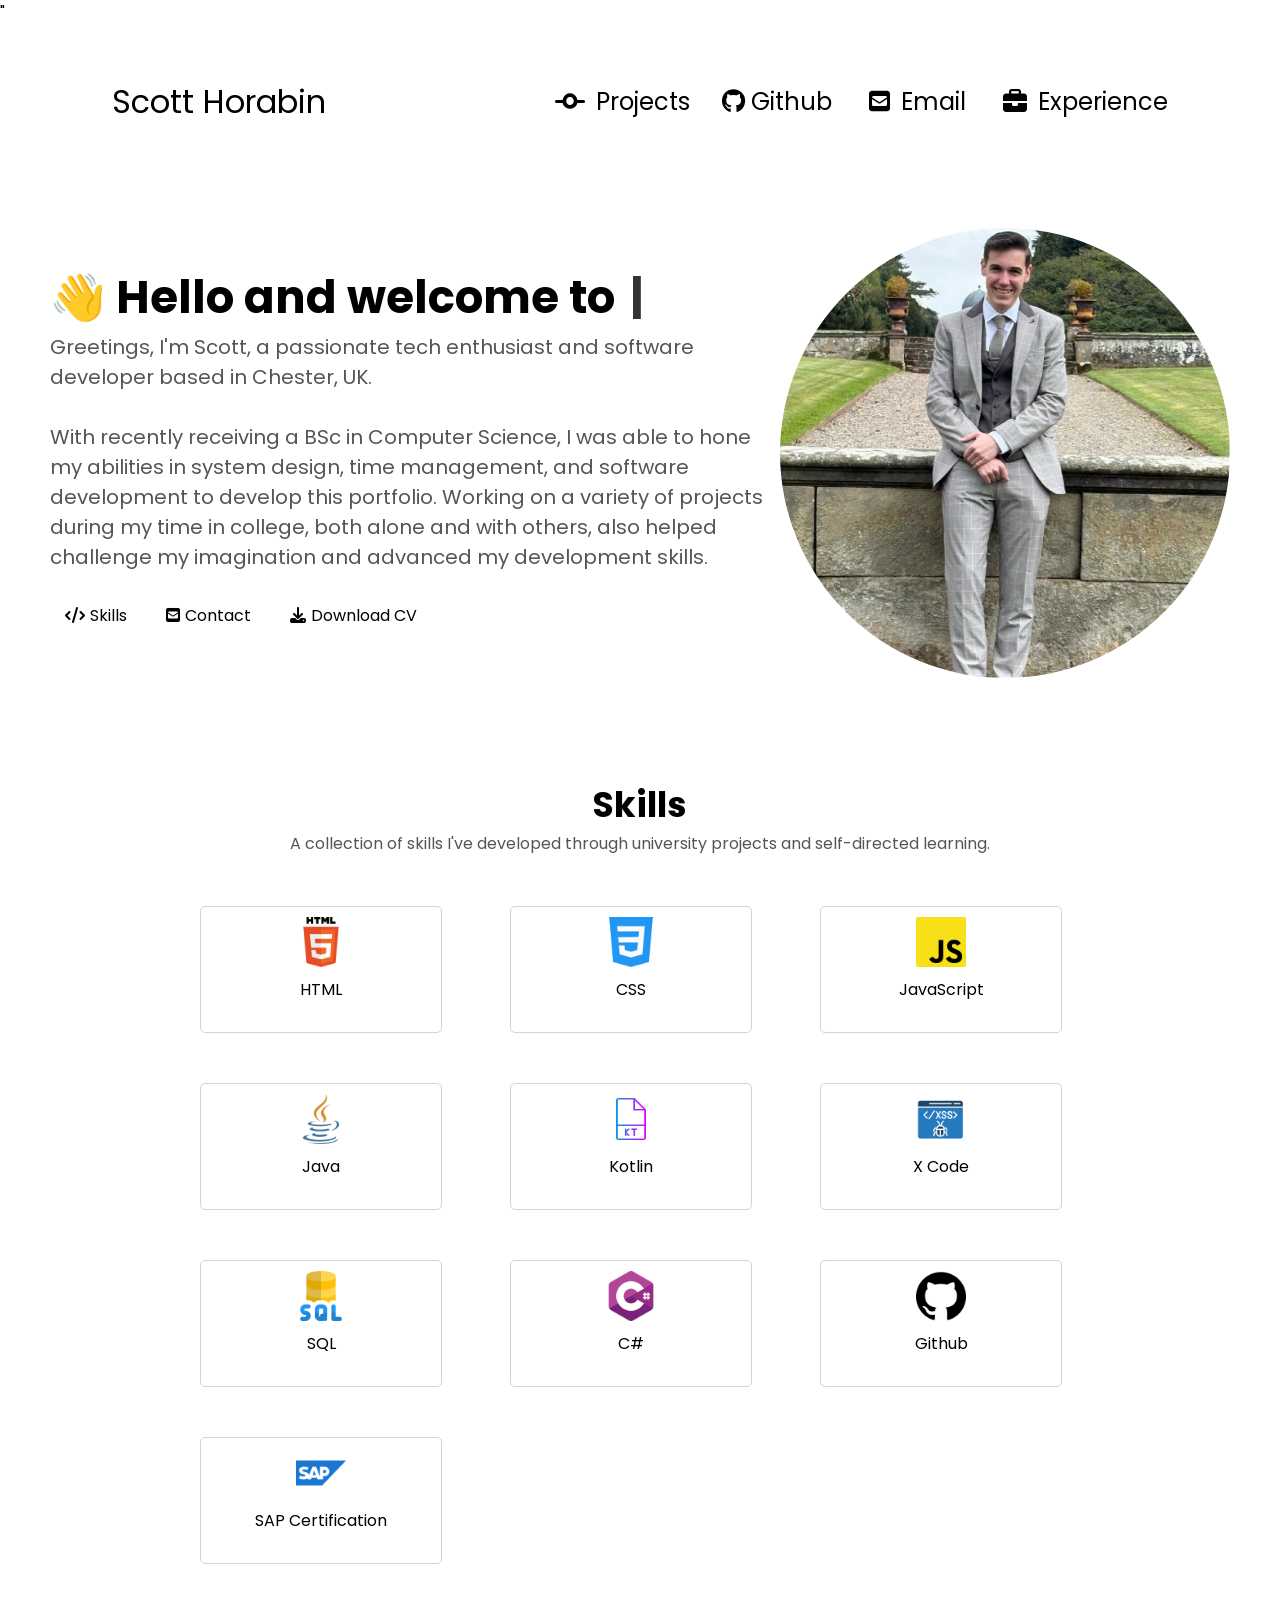
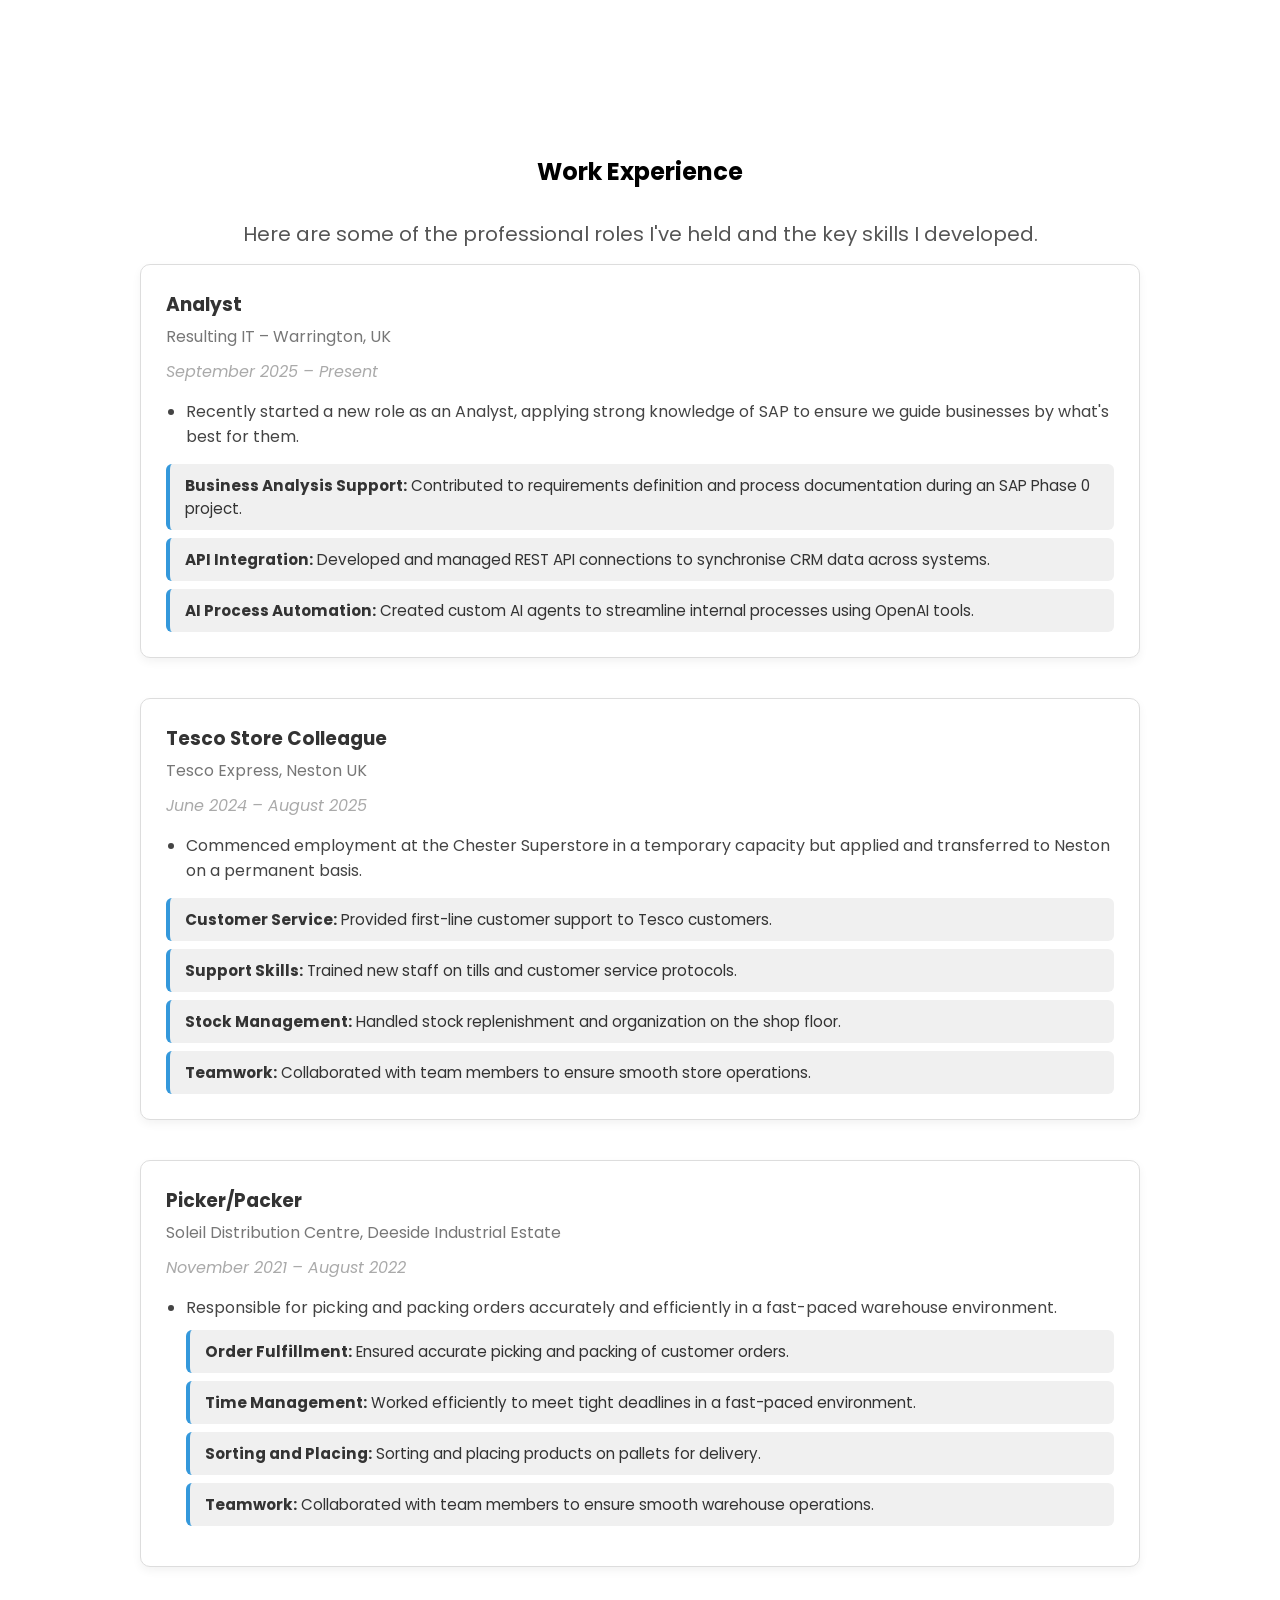
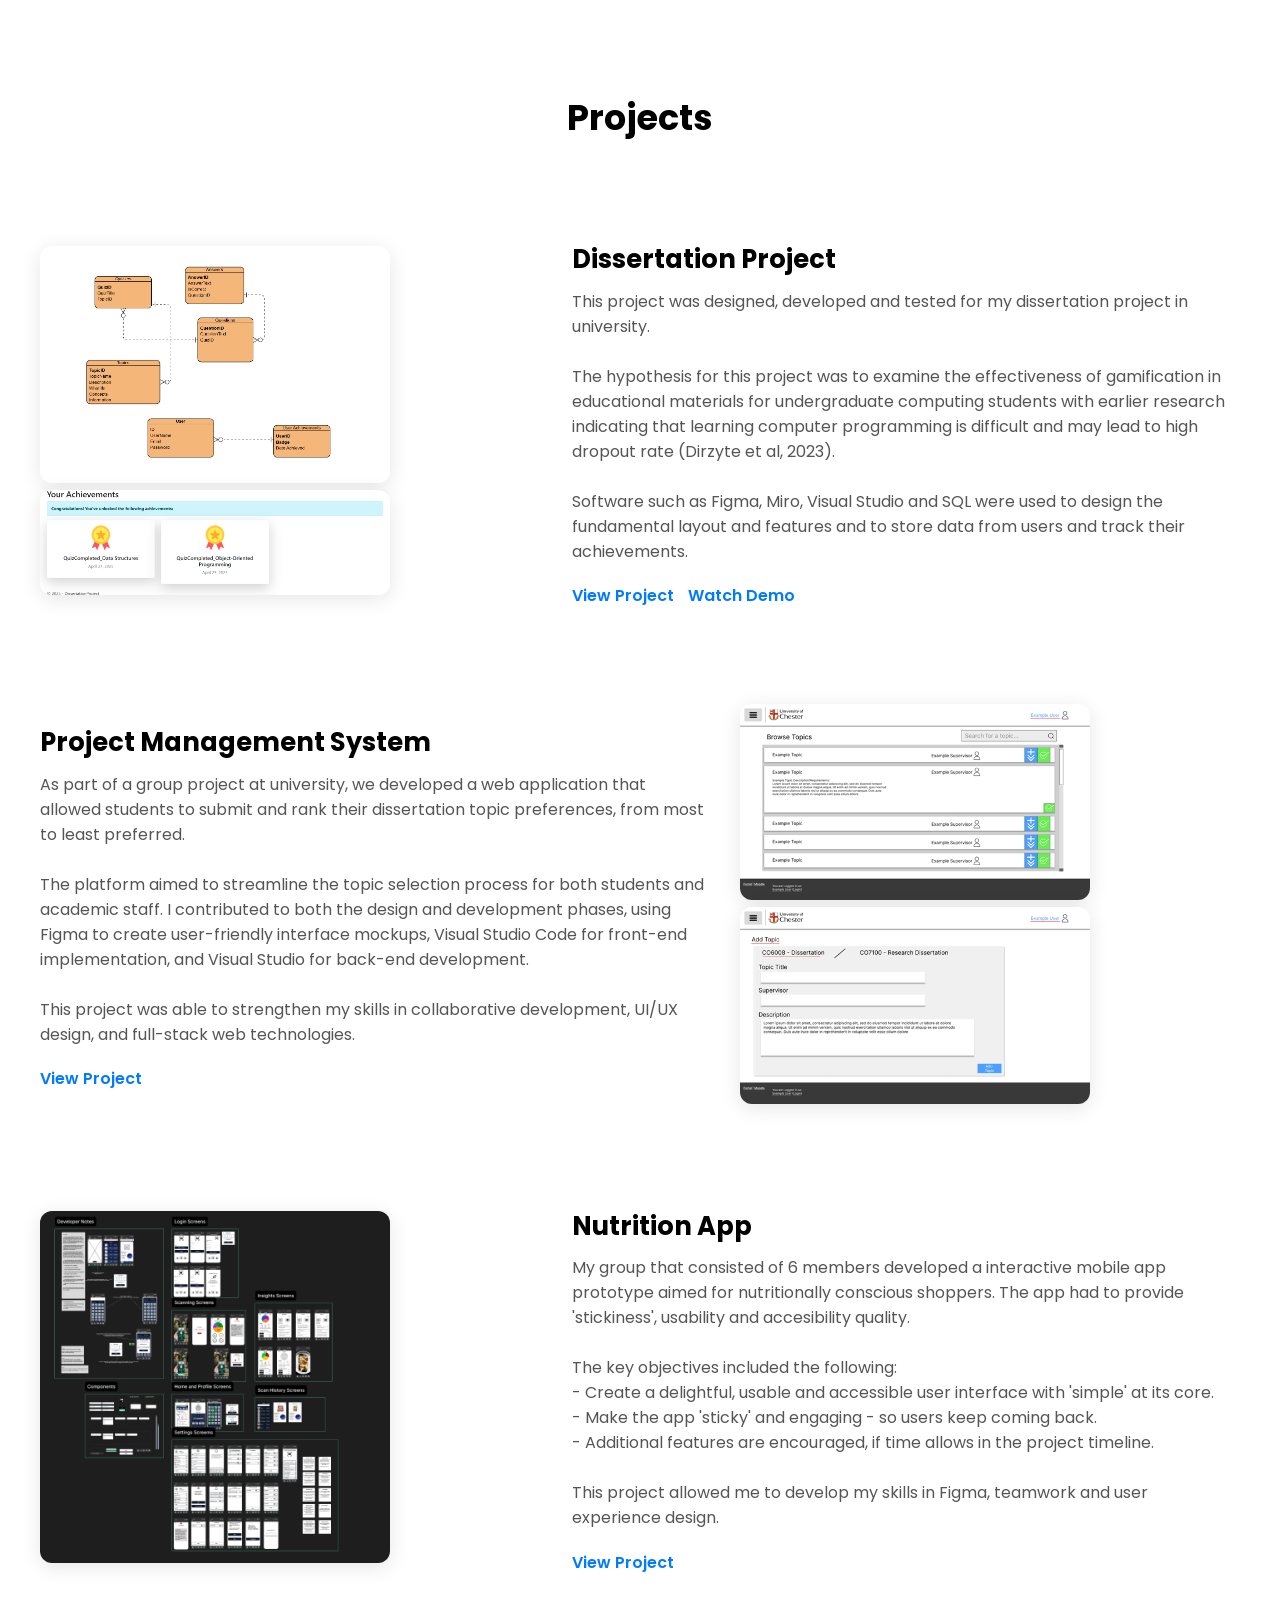
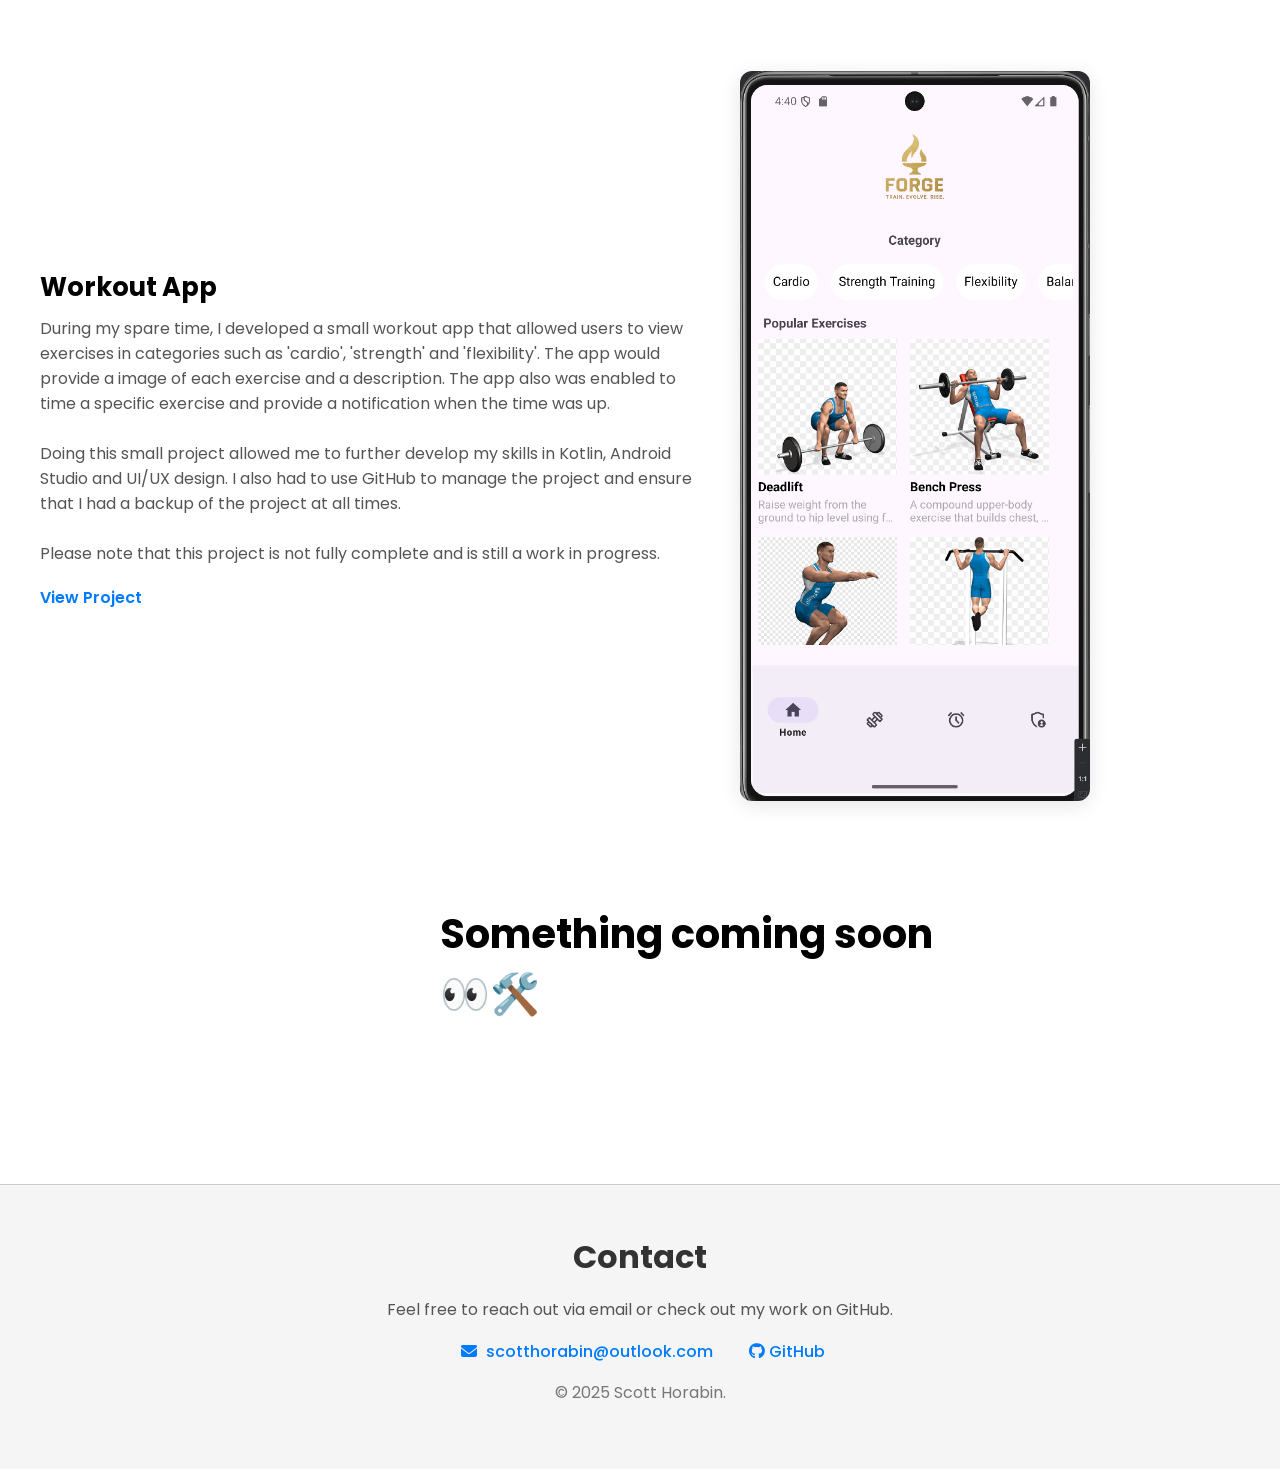
==== commit 1c795a4c: "Updated CV" ====
--- a/index.html
+++ b/index.html
@@ -75,11 +75,7 @@
         <div class="links">
   <a href="#skills"><i class="fa-solid fa-code"></i><span>Skills</span></a>
   <a href="#contact"><i class="fa-solid fa-square-envelope"></i><span>Contact</span></a>
-<<<<<<< HEAD
   <a href="docs/Scott Horabin - 2026 CV.docx" download>
-=======
-  <a href="docs/Scott Horabin - CV 2026.docx" download>
->>>>>>> 3b627c2e302aeb5dbfed74cc2ce9949bcf5a5f74
     <i class="fa-solid fa-download"></i><span>Download CV</span>
   </a>
 </div>
